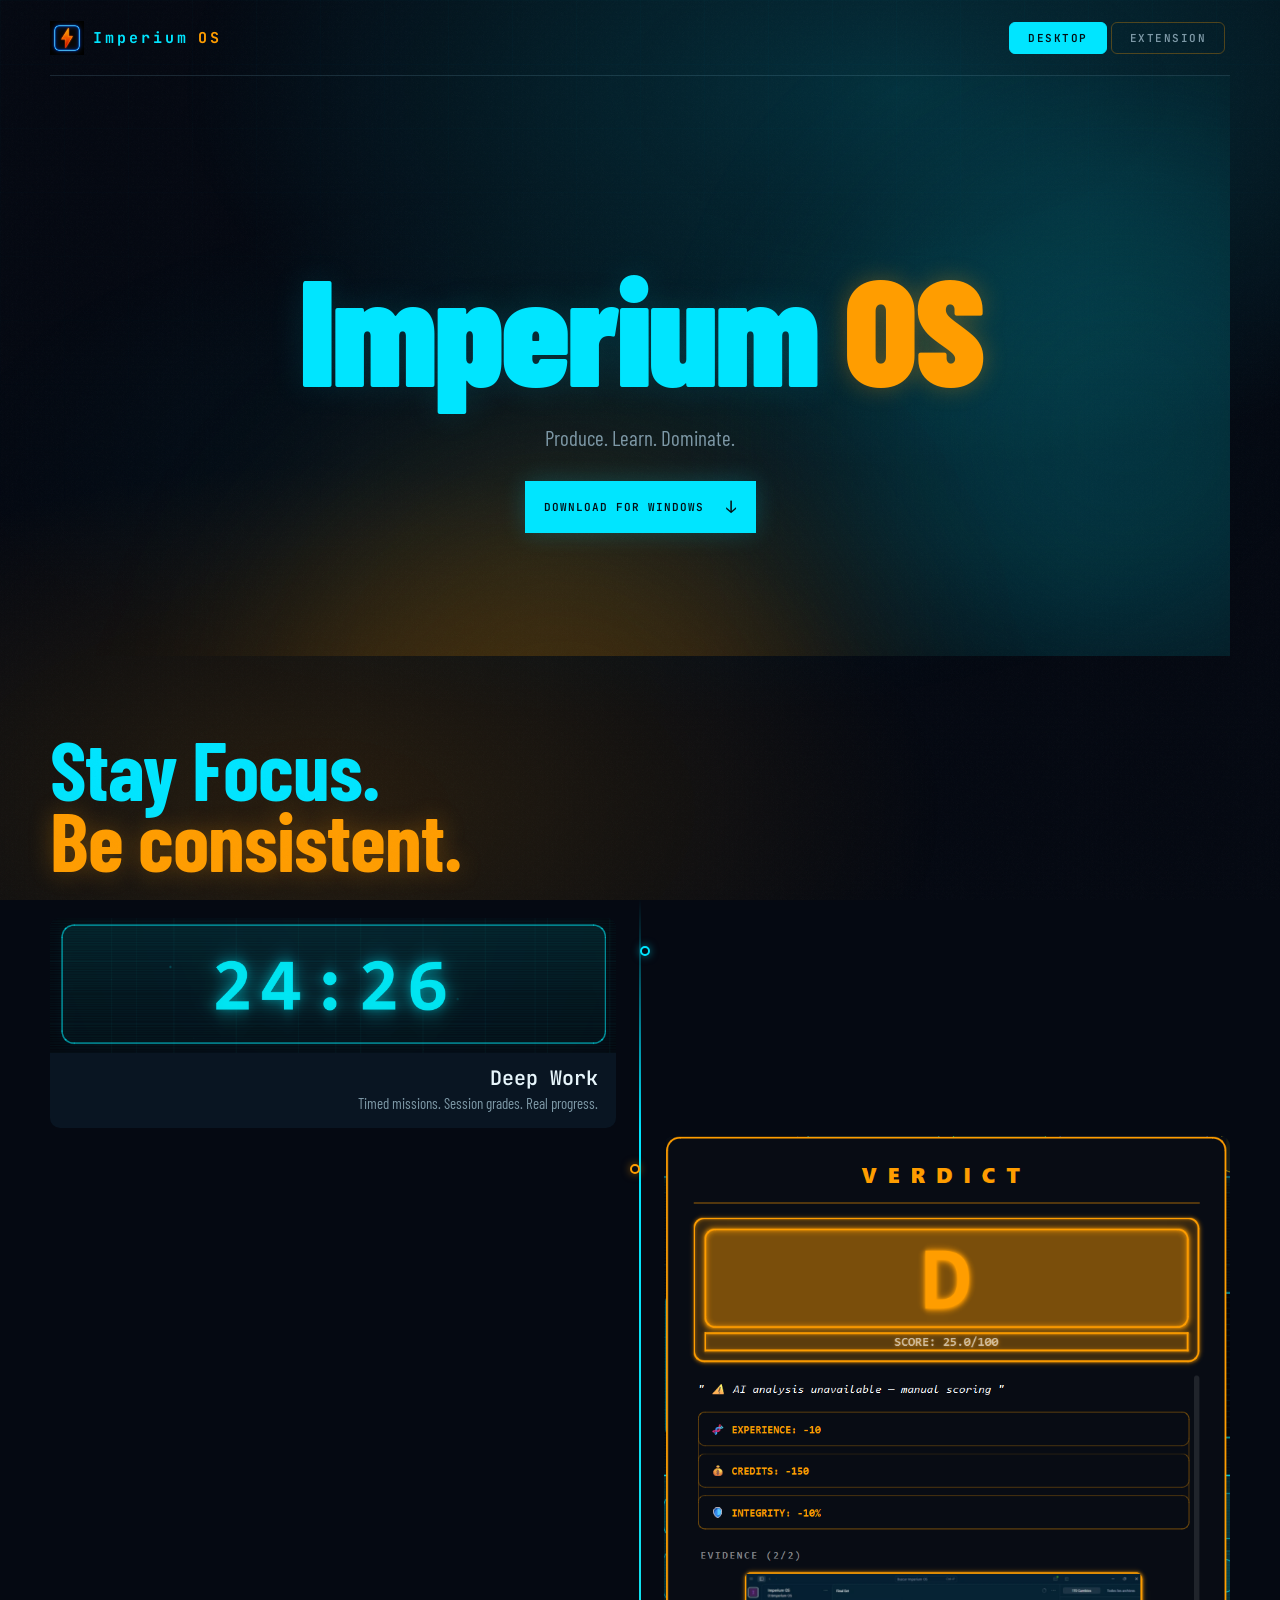
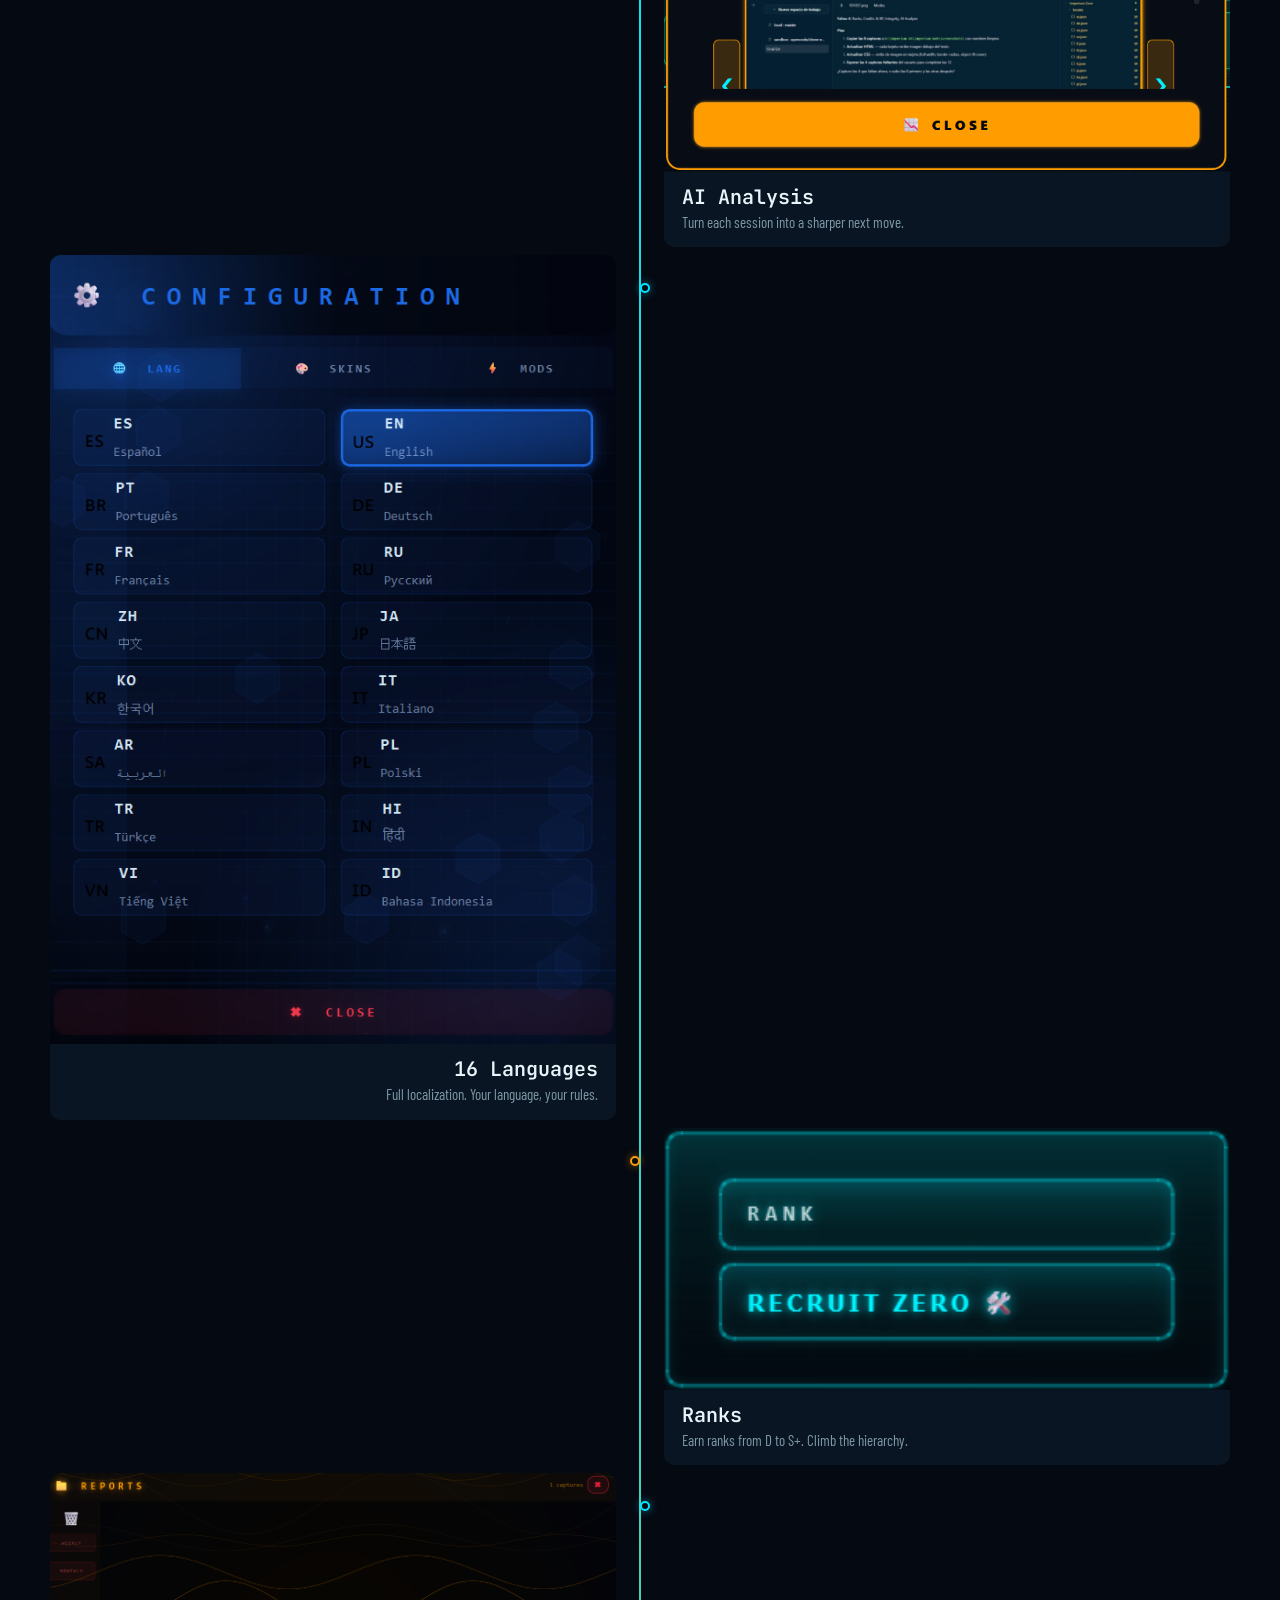
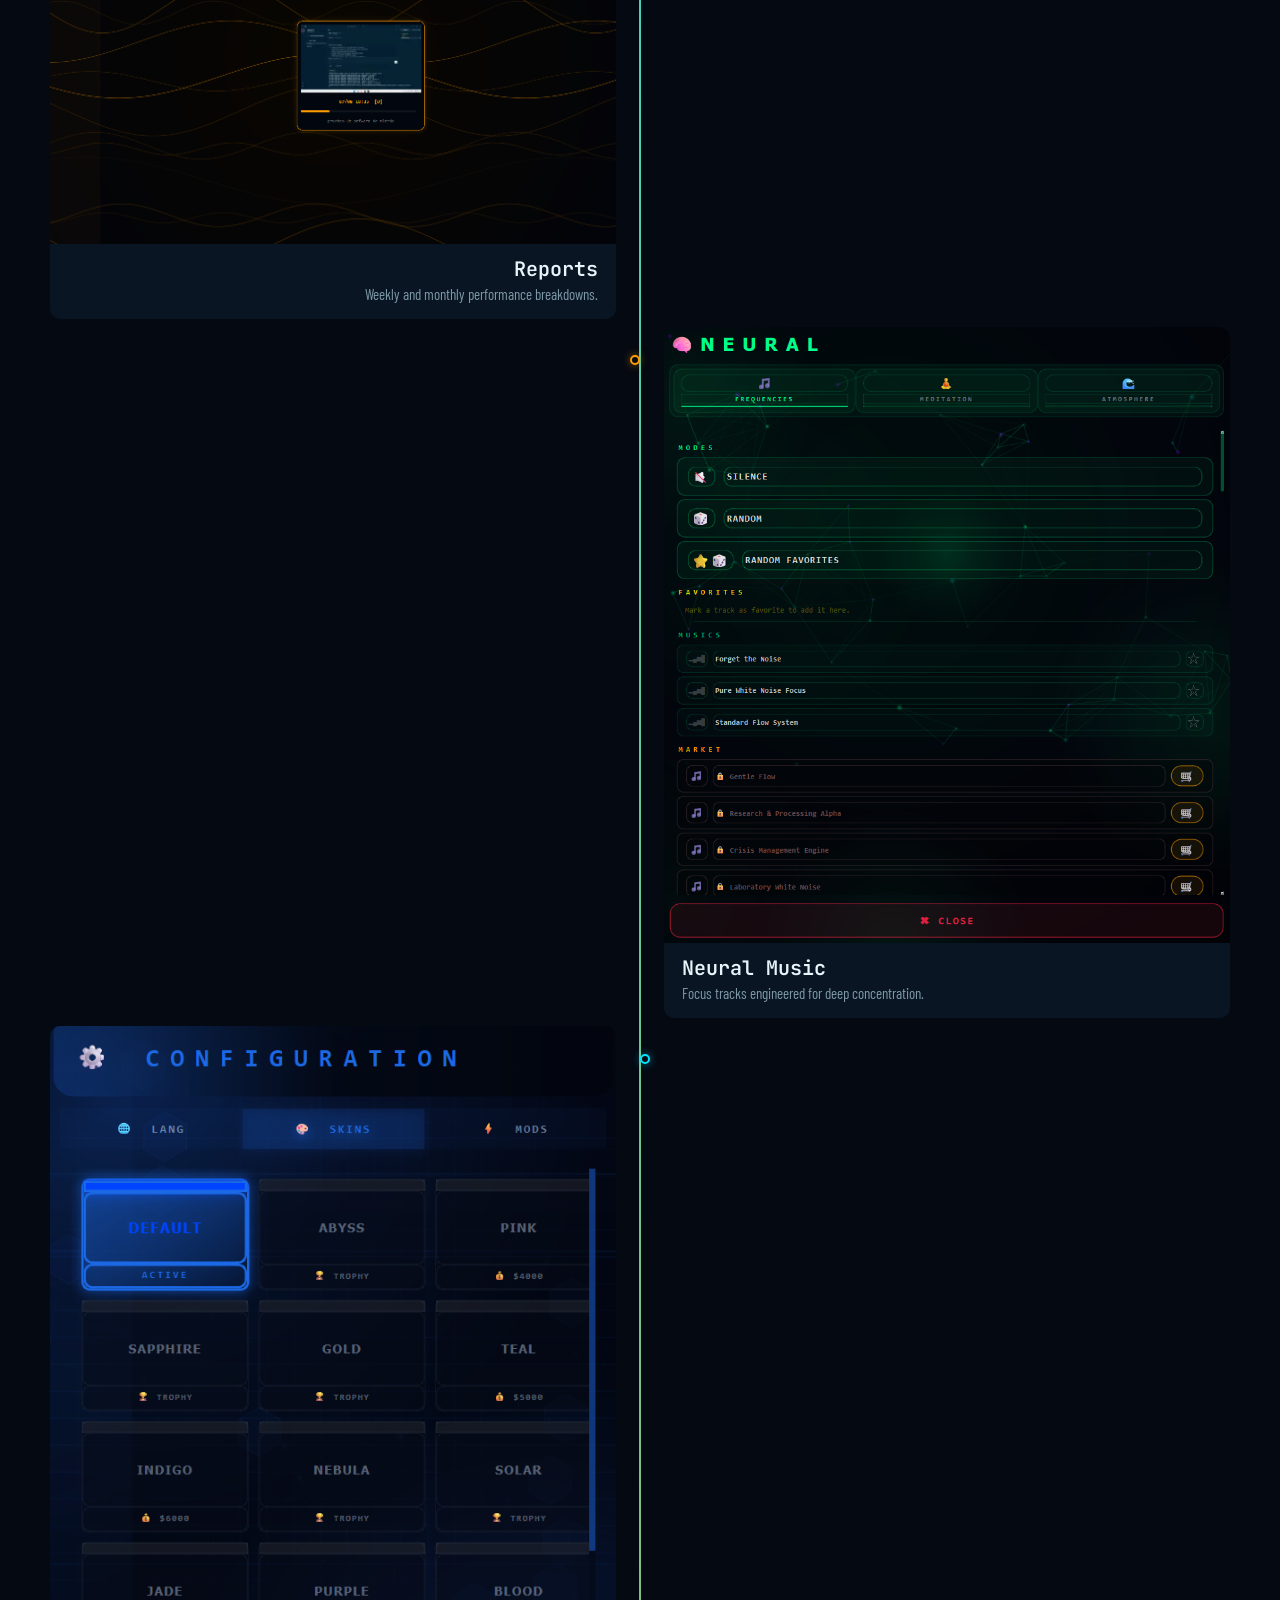
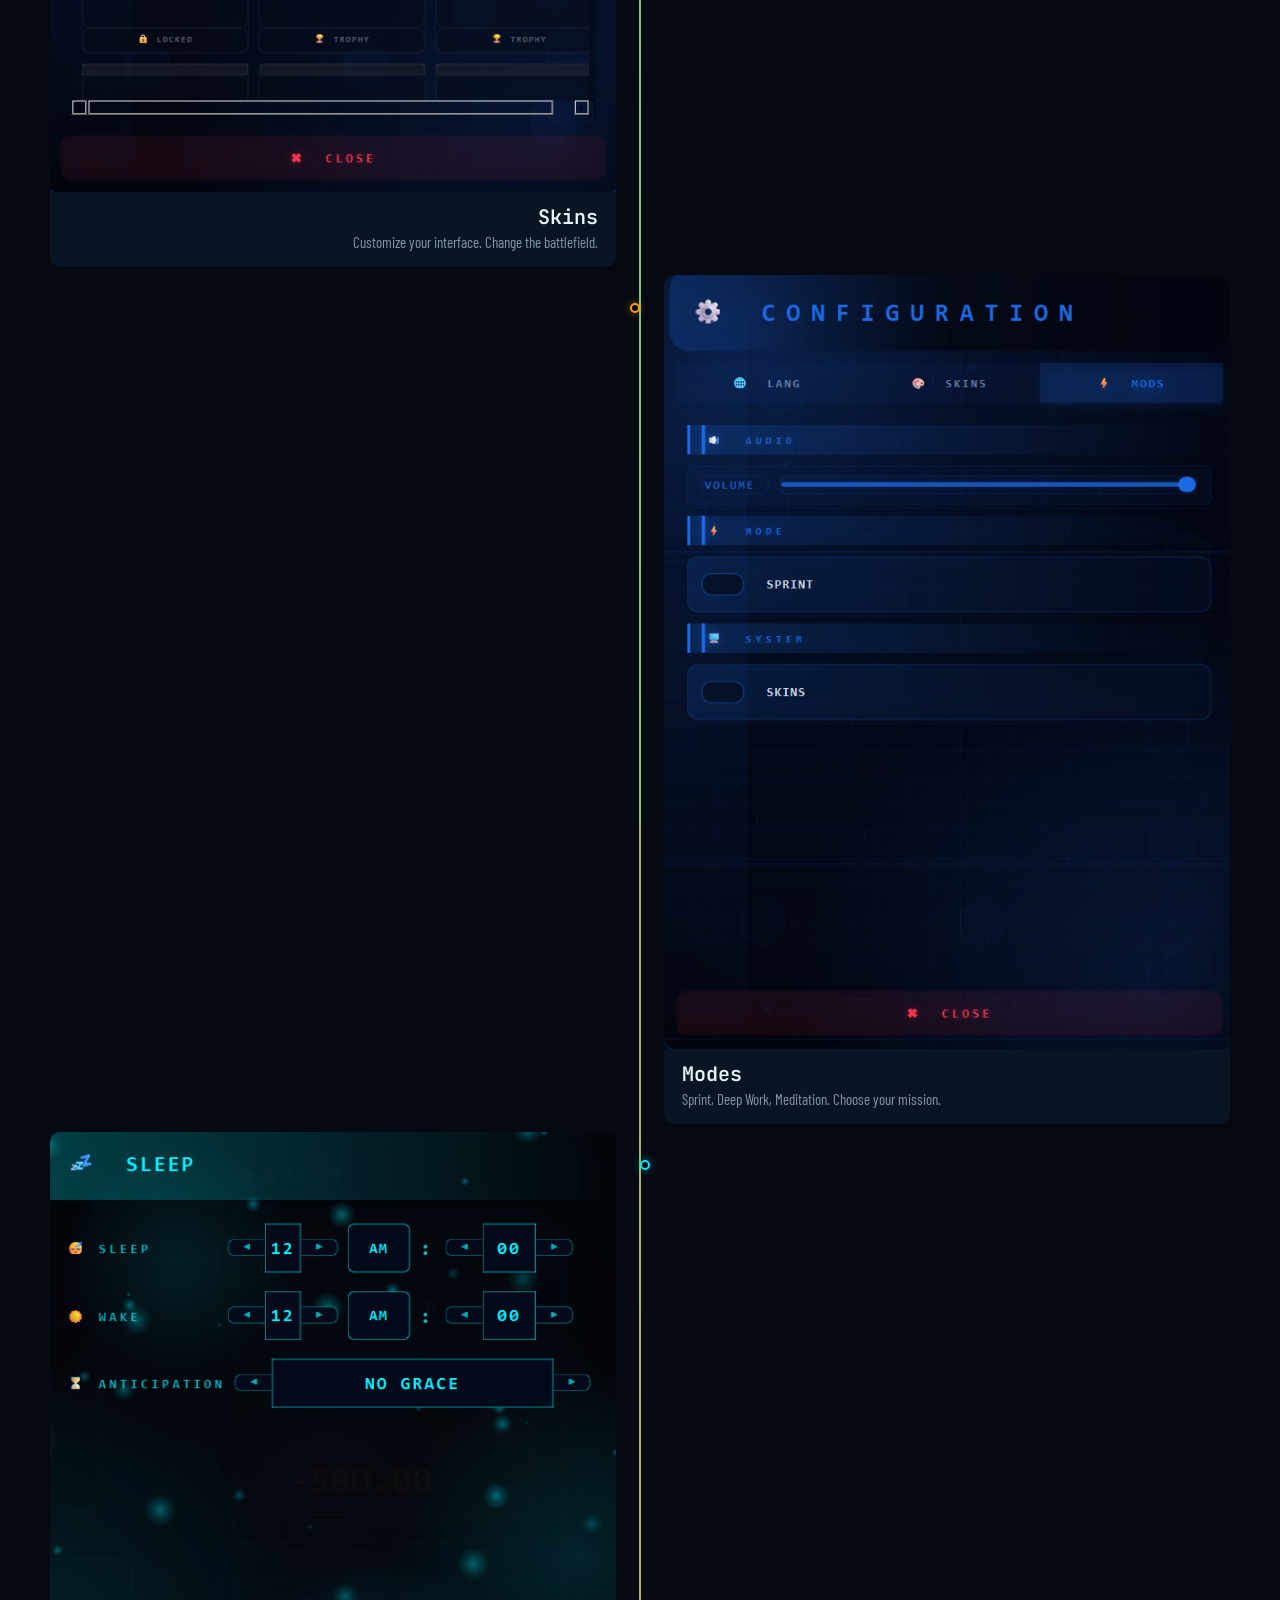
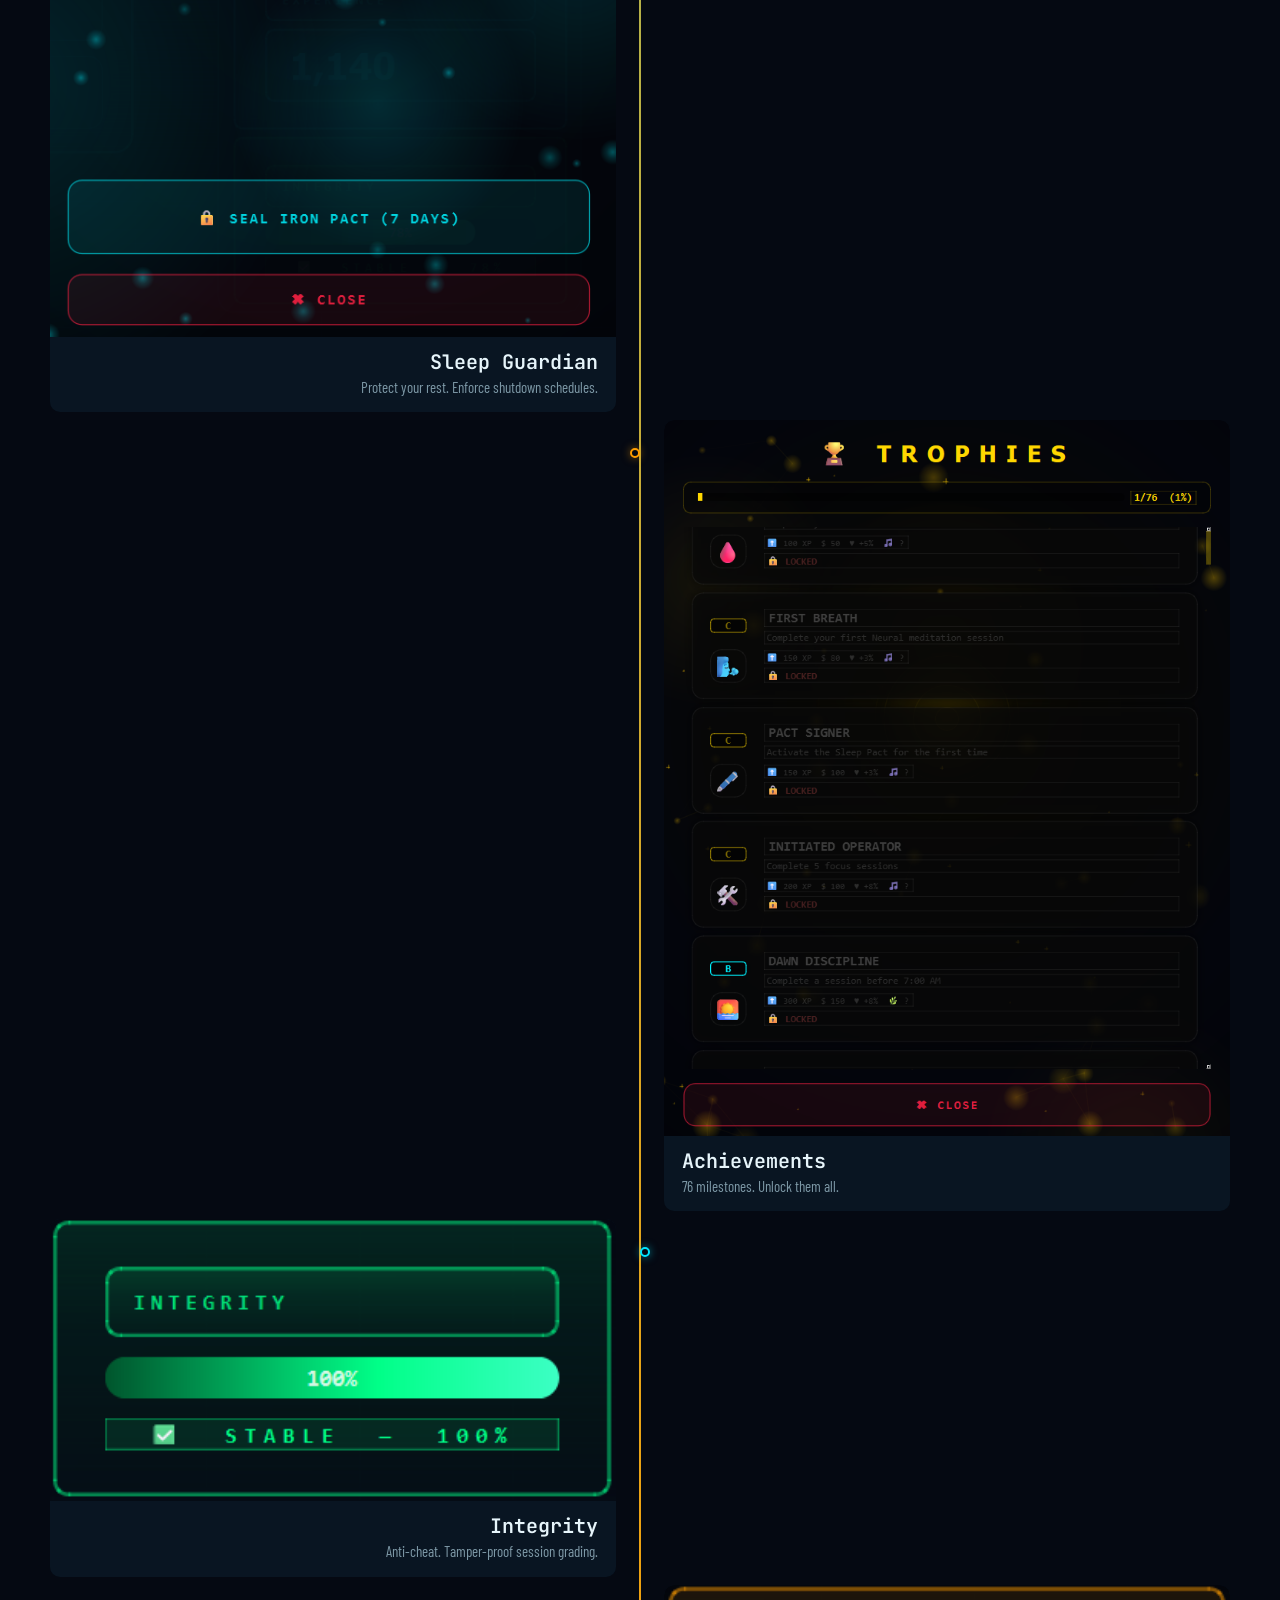
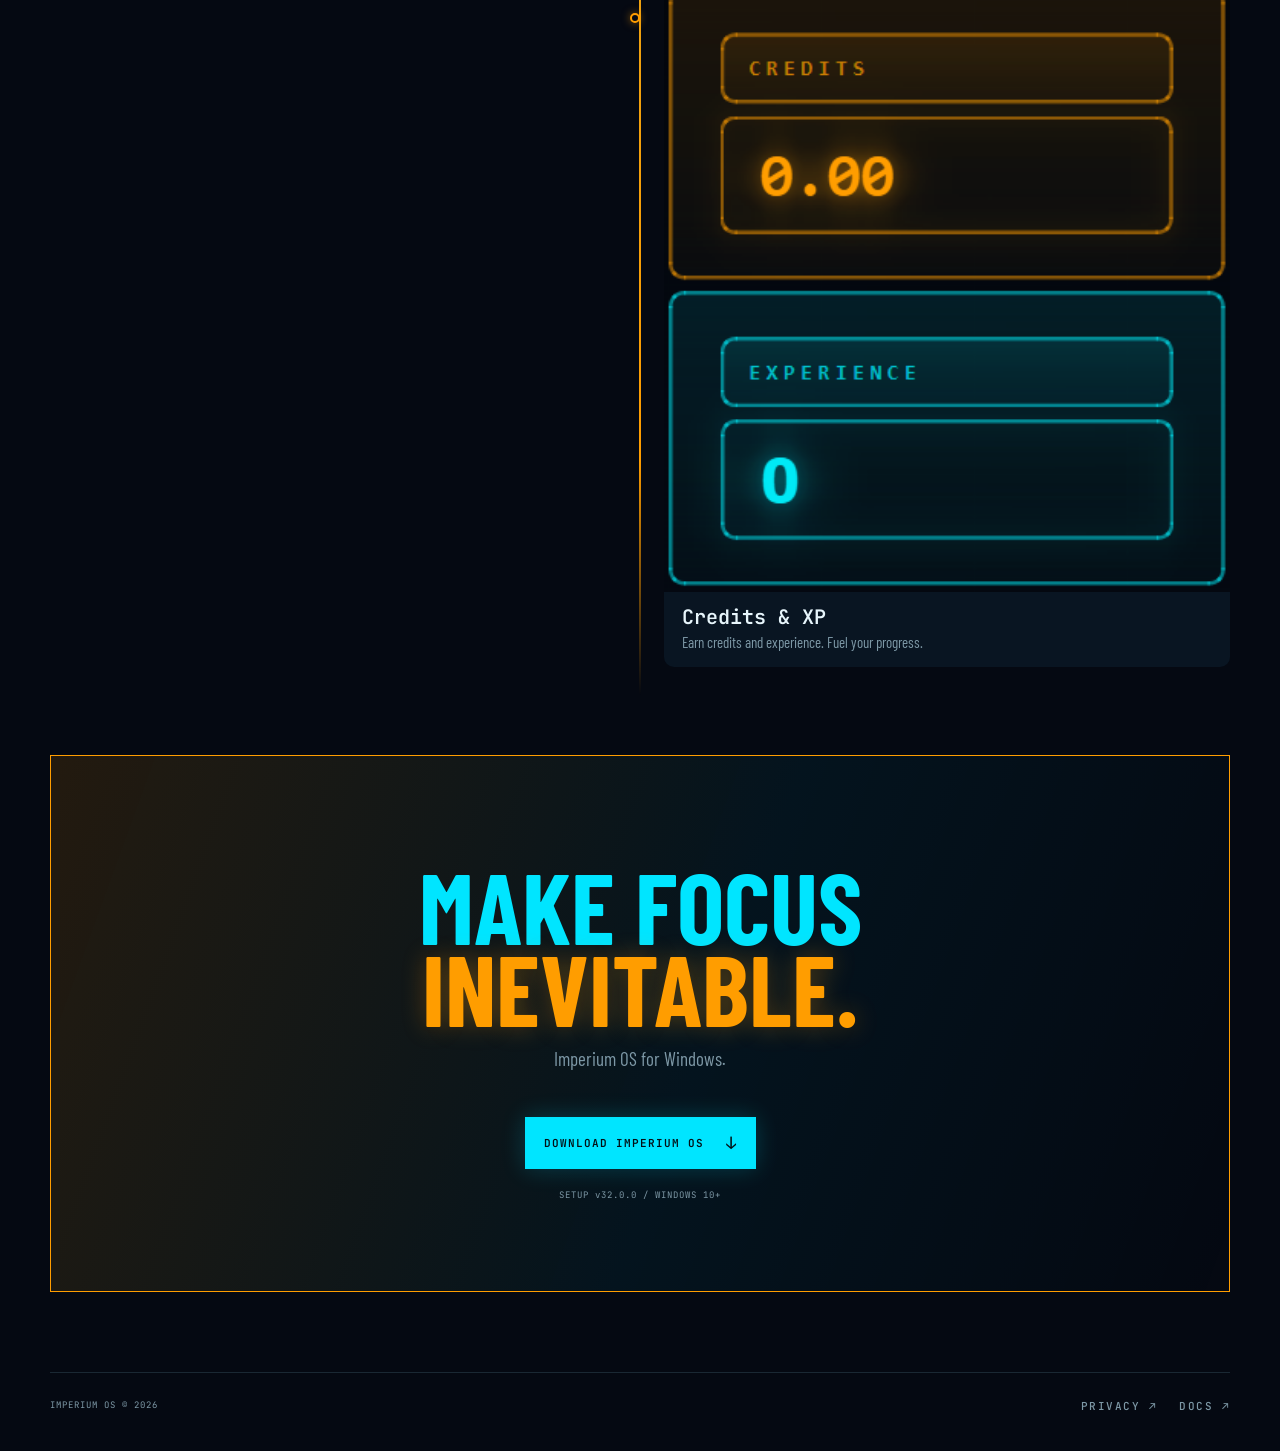
==== index.html @ 208b1d58 "chore: point DOWNLOAD buttons to v32.0.0 GitHub Release" ====
<!doctype html>
<html lang="en">
<head>
  <meta charset="utf-8">
  <meta name="viewport" content="width=device-width, initial-scale=1">
  <meta name="theme-color" content="#050912">
  <meta name="description" content="Imperium OS: cyberpunk focus, tactical productivity, and browser protection for Windows.">
  <title>Imperium OS</title>
  <link rel="preconnect" href="https://fonts.googleapis.com">
  <link rel="preconnect" href="https://fonts.gstatic.com" crossorigin>
  <link href="https://fonts.googleapis.com/css2?family=Barlow+Condensed:wght@400;500;600;700;800;900&family=JetBrains+Mono:wght@400;500;600;700&display=swap" rel="stylesheet">
  <link rel="stylesheet" href="style.css">
</head>
<body>
  <div class="noise"></div>
  <div class="grid"></div>

  <header class="nav shell">
    <a class="brand" href="#top" aria-label="Imperium OS home">
      <img class="brand-mark" src="imperium-lightning.jpeg" alt="Imperium OS lightning mark"><span>Imperium</span><b>OS</b>
    </a>
    <div class="tab-bar">
      <button class="tab-btn active" data-tab="desktop">DESKTOP</button>
      <button class="tab-btn" data-tab="extension">EXTENSION</button>
    </div>
  </header>

  <main id="top">
    <!-- DESKTOP TAB -->
    <div class="tab-panel active" id="tab-desktop">
      <section class="hero shell">
        <div class="hero-light cyan-light"></div>
        <div class="hero-light orange-light"></div>
        <h1><span>Imperium</span> <span class="os-mark">OS</span></h1>
        <p class="hero-copy">Produce. Learn. Dominate.</p>
        <div class="hero-actions">
          <a class="button primary" href="https://github.com/sebastiangarciamamani0902-cmyk/Imperium-OS/releases/download/v32.0.0/ImperiumOS_Setup_32.0.0.exe" download="ImperiumOS_Setup_32.0.0.exe">DOWNLOAD FOR WINDOWS <span>↓</span></a>
        </div>
      </section>

      <section class="systems shell" id="systems">
        <div class="section-heading compact"><h2>Stay Focus.<br><em>Be consistent.</em></h2></div>
        <div class="vtl">
          <div class="vtl-line"></div>
          <article class="vtl-card vtl-left cyan-card"><div class="vtl-content"><img class="card-capture" src="screenshots/deep-work.png" alt="Deep Work"><h3>Deep Work</h3><p>Timed missions. Session grades. Real progress.</p></div><div class="vtl-dot cyan-dot"></div></article>
          <article class="vtl-card vtl-right orange-card"><div class="vtl-content"><img class="card-capture" src="screenshots/ai-analysis.png" alt="AI Analysis"><h3>AI Analysis</h3><p>Turn each session into a sharper next move.</p></div><div class="vtl-dot orange-dot"></div></article>
          <article class="vtl-card vtl-left cyan-card"><div class="vtl-content"><img class="card-capture" src="screenshots/languages.png" alt="Languages"><h3>16 Languages</h3><p>Full localization. Your language, your rules.</p></div><div class="vtl-dot cyan-dot"></div></article>
          <article class="vtl-card vtl-right orange-card"><div class="vtl-content"><img class="card-capture" src="screenshots/ranks.png" alt="Ranks"><h3>Ranks</h3><p>Earn ranks from D to S+. Climb the hierarchy.</p></div><div class="vtl-dot orange-dot"></div></article>
          <article class="vtl-card vtl-left cyan-card"><div class="vtl-content"><img class="card-capture" src="screenshots/reports.png" alt="Reports"><h3>Reports</h3><p>Weekly and monthly performance breakdowns.</p></div><div class="vtl-dot cyan-dot"></div></article>
          <article class="vtl-card vtl-right orange-card"><div class="vtl-content"><img class="card-capture" src="screenshots/neural-music.png" alt="Neural Music"><h3>Neural Music</h3><p>Focus tracks engineered for deep concentration.</p></div><div class="vtl-dot orange-dot"></div></article>
          <article class="vtl-card vtl-left cyan-card"><div class="vtl-content"><img class="card-capture" src="screenshots/skins.png" alt="Skins"><h3>Skins</h3><p>Customize your interface. Change the battlefield.</p></div><div class="vtl-dot cyan-dot"></div></article>
          <article class="vtl-card vtl-right orange-card"><div class="vtl-content"><img class="card-capture" src="screenshots/modes.png" alt="Modes"><h3>Modes</h3><p>Sprint, Deep Work, Meditation. Choose your mission.</p></div><div class="vtl-dot orange-dot"></div></article>
          <article class="vtl-card vtl-left cyan-card"><div class="vtl-content"><img class="card-capture" src="screenshots/sleep.png" alt="Sleep Guardian"><h3>Sleep Guardian</h3><p>Protect your rest. Enforce shutdown schedules.</p></div><div class="vtl-dot cyan-dot"></div></article>
          <article class="vtl-card vtl-right orange-card"><div class="vtl-content"><img class="card-capture" src="screenshots/achievements.png" alt="Achievements"><h3>Achievements</h3><p>76 milestones. Unlock them all.</p></div><div class="vtl-dot orange-dot"></div></article>
          <article class="vtl-card vtl-left cyan-card"><div class="vtl-content"><img class="card-capture" src="screenshots/integrity.png" alt="Integrity"><h3>Integrity</h3><p>Anti-cheat. Tamper-proof session grading.</p></div><div class="vtl-dot cyan-dot"></div></article>
          <article class="vtl-card vtl-right orange-card"><div class="vtl-content"><img class="card-capture" src="screenshots/credits-xp.png" alt="Credits and XP"><h3>Credits & XP</h3><p>Earn credits and experience. Fuel your progress.</p></div><div class="vtl-dot orange-dot"></div></article>
        </div>
      </section>

      <section class="download shell" id="download">
        <div class="download-panel"><h2>MAKE FOCUS<br><em>INEVITABLE.</em></h2><p>Imperium OS for Windows.</p><a class="button primary" href="https://github.com/sebastiangarciamamani0902-cmyk/Imperium-OS/releases/download/v32.0.0/ImperiumOS_Setup_32.0.0.exe" download="ImperiumOS_Setup_32.0.0.exe">DOWNLOAD IMPERIUM OS <span>↓</span></a><small class="mono">SETUP v32.0.0 / WINDOWS 10+</small></div>
      </section>
    </div>

    <!-- EXTENSION TAB -->
    <div class="tab-panel" id="tab-extension">
      <section class="hero shell">
        <div class="hero-light cyan-light"></div>
        <div class="hero-light orange-light"></div>
        <h1><span>Imperium</span> <span class="os-mark">OS</span></h1>
        <p class="hero-copy">Browser Protection. Active.</p>
        <div class="hero-actions">
          <a class="button primary" href="https://chromewebstore.google.com/detail/ajilohlkmkjipipjagpnokhinhbjfkfb" target="_blank" rel="noreferrer">INSTALL EXTENSION <span>↗</span></a>
<a class="button secondary" href="script.html">COPY SCRIPT <span><svg viewBox="0 0 24 24" xmlns="http://www.w3.org/2000/svg" aria-hidden="true"><path d="M16 1H4c-1.1 0-2 .9-2 2v13h2V3h12V1zm3 4H8c-1.1 0-2 .9-2 2v14c0 1.1.9 2 2 2h11c1.1 0 2-.9 2-2V7c0-1.1-.9-2-2-2zm0 16H8V7h11v14z"/></svg></span></a>
        </div>
      </section>

      <section class="systems shell">
        <div class="section-heading compact"><h2>Always on.<br><em>Always watching.</em></h2></div>
        <div class="vtl">
          <div class="vtl-line"></div>
          <article class="vtl-card vtl-left cyan-card"><div class="vtl-content"><img class="card-capture" src="screenshots/ext-whitelist.png" alt="Whitelist"><h3>Whitelist</h3><p>Only trusted sites pass through. Everything else is filtered.</p></div><div class="vtl-dot cyan-dot"></div></article>
          <article class="vtl-card vtl-right orange-card"><div class="vtl-content"><img class="card-capture" src="screenshots/ext-settings.png" alt="Settings"><h3>Settings</h3><p>Open tabs, languages, YouTube API keys — all configurable.</p></div><div class="vtl-dot orange-dot"></div></article>
          <article class="vtl-card vtl-left cyan-card"><div class="vtl-content"><img class="card-capture" src="screenshots/ext-youtube.png" alt="YouTube Monitors"><h3>YouTube Guard</h3><p>10 apostles monitoring your YouTube consumption. Zero mercy.</p></div><div class="vtl-dot cyan-dot"></div></article>
        </div>
      </section>

      <section class="download shell">
        <div class="download-panel"><h2>SHIELD YOUR<br><em>BROWSER.</em></h2><p>Imperium OS for Chrome.</p><div class="hero-actions"><a class="button primary" href="https://chromewebstore.google.com/detail/ajilohlkmkjipipjagpnokhinhbjfkfb" target="_blank" rel="noreferrer">ADD TO CHROME <span>↗</span></a><a class="button secondary" href="script.html">COPY SCRIPT <span><svg viewBox="0 0 24 24" xmlns="http://www.w3.org/2000/svg" aria-hidden="true"><path d="M16 1H4c-1.1 0-2 .9-2 2v13h2V3h12V1zm3 4H8c-1.1 0-2 .9-2 2v14c0 1.1.9 2 2 2h11c1.1 0 2-.9 2-2V7c0-1.1-.9-2-2-2zm0 16H8V7h11v14z"/></svg></span></a></div><small class="mono" style="display:block;text-align:center;margin-top:16px;">CHROME EXTENSION / VERSION 32.0</small><small class="mono" style="display:block;text-align:center;margin-top:8px;">Run the .ps1 as Administrator in PowerShell</small></div>
      </section>
    </div>
  </main>

  <footer class="shell mono"><span>IMPERIUM OS © 2026</span><span class="footer-links"><a href="privacy.html">PRIVACY ↗</a><a href="docs.html">DOCS ↗</a></span></footer>
  <script>
    function setTab(name, scroll) {
      document.querySelectorAll('.tab-btn').forEach(b => b.classList.toggle('active', b.dataset.tab === name));
      document.querySelectorAll('.tab-panel').forEach(p => p.classList.toggle('active', p.id === 'tab-' + name));
      try { localStorage.setItem('imperiumTab', name); } catch (e) {}
      if (scroll) window.scrollTo({ top: 0, behavior: 'smooth' });
    }
    // Tab switching
    document.querySelectorAll('.tab-btn').forEach(btn => {
      btn.addEventListener('click', () => setTab(btn.dataset.tab, true));
    });
    // Restore last tab on load
    try { var saved = localStorage.getItem('imperiumTab'); if (saved) setTab(saved, false); } catch (e) {}
    // Re-sync on back/forward navigation (bfcache)
    window.addEventListener('pageshow', function(e) {
      try { var s = localStorage.getItem('imperiumTab'); if (s) setTab(s, false); } catch (err) {}
      // Force-reveal any hidden animated elements after returning
      document.querySelectorAll('.section-heading, .vtl-card, .download-panel').forEach(el => el.classList.add('visible'));
    });
    // Intersection observer
    const observer = new IntersectionObserver(entries => entries.forEach(entry => { if (entry.isIntersecting) entry.target.classList.add('visible'); }), { threshold: .15 });
    document.querySelectorAll('.section-heading, .vtl-card, .download-panel').forEach(el => observer.observe(el));
  </script>
</body>
</html>
---- style.css ----
:root {
  --bg: #050912;
  --panel: rgba(7, 18, 31, .82);
  --panel-2: #091522;
  --cyan: #00e5ff;
  --cyan-soft: rgba(0, 229, 255, .18);
  --orange: #ff9d00;
  --orange-soft: rgba(255, 157, 0, .18);
  --text: #e7f5fb;
  --muted: #7d98a6;
  --line: rgba(137, 201, 220, .16);
}
* { box-sizing: border-box; }
html { scroll-behavior: smooth; background: var(--bg); }
body { margin: 0; color: var(--text); background: transparent; font-family: 'Barlow Condensed', sans-serif; font-size: 18px; overflow-x: hidden; position: relative; }
body::before { content: ''; position: fixed; inset: 0; z-index: 0; background: radial-gradient(ellipse 80% 60% at 70% 10%, rgba(0,229,255,.18), transparent 70%), radial-gradient(ellipse 70% 55% at 25% 90%, rgba(255,157,0,.14), transparent 70%), radial-gradient(ellipse 90% 50% at 50% 50%, rgba(0,229,255,.06), transparent 60%); pointer-events: none; }
a { color: inherit; }
.mono { font-family: 'JetBrains Mono', monospace; }
.shell { width: min(1180px, calc(100% - 48px)); margin: auto; }
.noise { position: fixed; inset: 0; z-index: 1; pointer-events: none; opacity: .035; background-image: url("data:image/svg+xml,%3Csvg xmlns='http://www.w3.org/2000/svg' width='180' height='180'%3E%3Cfilter id='n'%3E%3CfeTurbulence baseFrequency='.8' numOctaves='3' stitchTiles='stitch'/%3E%3C/filter%3E%3Crect width='100%25' height='100%25' filter='url(%23n)'/%3E%3C/svg%3E"); }
.grid { position: fixed; inset: 0; pointer-events: none; z-index: 1; opacity: .4; background-image: linear-gradient(rgba(0,229,255,.045) 1px, transparent 1px), linear-gradient(90deg, rgba(0,229,255,.045) 1px, transparent 1px); background-size: 64px 64px; mask-image: linear-gradient(to bottom, black, transparent 72%); }
.nav { height: 76px; display: flex; align-items: center; justify-content: space-between; border-bottom: 1px solid var(--line); position: relative; z-index: 20; }
.brand { text-decoration: none; display: flex; align-items: center; gap: 9px; letter-spacing: 3px; font: 700 15px 'JetBrains Mono', monospace; }
.brand-mark { width: 34px; height: 34px; object-fit: cover; }
.brand span { color: var(--cyan); }
.brand b { color: var(--orange); font-size: 15px; letter-spacing: 3px; }

/* Tabs */
.tab-bar { display: flex; gap: 4px; background: transparent; border: 1px solid transparent; border-radius: 8px; padding: 4px; }
.tab-btn { background: none; border: 1px solid transparent; color: var(--muted); font: 600 11px 'JetBrains Mono', monospace; letter-spacing: 1.5px; padding: 8px 18px; border-radius: 6px; cursor: pointer; transition: .25s; }
.tab-btn[data-tab="desktop"] { border-color: rgba(0,229,255,.3); }
.tab-btn[data-tab="extension"] { border-color: rgba(255,157,0,.3); }
.tab-btn:hover { color: var(--text); }
.tab-btn[data-tab="desktop"].active { background: var(--cyan); color: #031016; border-color: var(--cyan); }
.tab-btn[data-tab="extension"].active { background: var(--orange); color: #031016; border-color: var(--orange); }
.tab-panel { display: none; }
.tab-panel.active { display: block; }

/* Hero */
.hero { min-height: 580px; padding: 100px 0 60px; position: relative; display: flex; flex-direction: column; justify-content: center; align-items: center; text-align: center; overflow: hidden; }
.hero-light { position: absolute; width: 550px; height: 550px; border-radius: 50%; filter: blur(100px); pointer-events: none; }
.cyan-light { right: -170px; top: 80px; background: var(--cyan-soft); }
.orange-light { left: 20%; bottom: -360px; background: var(--orange-soft); }
.hero h1 { max-width: 1100px; margin: 22px 0 0; font-size: clamp(58px, 12vw, 152px); line-height: .86; letter-spacing: -3px; font-weight: 900; position: relative; z-index: 1; text-shadow: 0 0 35px rgba(0,229,255,.12); }
.hero h1 > span { color: var(--cyan); }
.hero h1 .os-mark { color: var(--orange); text-shadow: 0 0 24px rgba(255,157,0,.3); font-style: normal; }
.hero-copy { max-width: 390px; margin: 34px 0 0; color: var(--muted); font-size: 21px; line-height: 1.1; position: relative; z-index: 1; }
.hero-actions { display: flex; gap: 12px; margin-top: 32px; position: relative; z-index: 1; }
.button { display: inline-flex; align-items: center; gap: 22px; padding: 14px 18px; text-decoration: none; font: 600 11px 'JetBrains Mono', monospace; letter-spacing: 1px; border: 1px solid; transition: .25s ease; }
.button.primary { background: var(--cyan); border-color: var(--cyan); color: #031016; box-shadow: 0 0 24px rgba(0,229,255,.2); }
.button.primary:hover { background: var(--orange); border-color: var(--orange); box-shadow: 0 0 28px var(--orange-soft); }
.button.secondary { background: var(--orange); border-color: var(--orange); color: #031016; }
.button.secondary:hover { background: var(--cyan); border-color: var(--cyan); color: #031016; }
.button.dim { background: transparent; border-color: rgba(255,157,0,.35); color: rgba(255,217,160,.7); }
.button.dim:hover { background: rgba(255,157,0,.12); border-color: var(--orange); color: var(--orange); }
.button.dim span svg { fill: inherit; }
.button span { font-size: 17px; }
.button span svg { width: 16px; height: 16px; display: block; fill: #031016; }

/* Section */
.systems { padding: 60px 0 0; }
.section-heading { max-width: 500px; opacity: 0; transform: translateY(24px); transition: .7s ease; }
.section-heading.visible { opacity: 1; transform: translateY(0); }
.section-heading h2 { margin: 17px 0 16px; font-size: clamp(48px, 7vw, 82px); line-height: .86; letter-spacing: -1px; color: var(--cyan); }
.section-heading h2 em { color: var(--orange); font-style: normal; text-shadow: 0 0 24px rgba(255,157,0,.3); }
.compact { margin-bottom: 24px; }

/* ===== VERTICAL TIMELINE ===== */
.vtl {
  position: relative;
  padding: 20px 0;
}
.vtl-line {
  position: absolute;
  left: 50%;
  top: 0;
  bottom: 0;
  width: 2px;
  background: linear-gradient(to bottom, transparent, var(--cyan) 3%, var(--orange) 97%, transparent);
  transform: translateX(-50%);
}

.vtl-card {
  position: relative;
  width: 48%;
  margin-bottom: 8px;
  opacity: 0;
  transform: translateY(20px);
  transition: .6s ease;
}
.vtl-card.visible { opacity: 1; transform: translateY(0); }

.vtl-left { margin-right: auto; text-align: right; }
.vtl-right { margin-left: auto; text-align: left; }

/* Dot on the line */
.vtl-dot {
  position: absolute;
  top: 28px;
  width: 10px;
  height: 10px;
  border-radius: 50%;
  background: var(--bg);
  z-index: 2;
}
.vtl-left .vtl-dot { right: -5%; transform: translateX(50%); }
.vtl-right .vtl-dot { left: -5%; transform: translateX(-50%); }
.cyan-dot { border: 2px solid var(--cyan); box-shadow: 0 0 8px rgba(0,229,255,.5); }
.orange-dot { border: 2px solid var(--orange); box-shadow: 0 0 8px rgba(255,157,0,.5); }

.vtl-content {
  background: var(--panel-2);
  padding: 0 0 16px;
  border-radius: 10px;
  overflow: hidden;
  transition: background .25s;
}
.vtl-content:hover { background: #0d202c; }

.vtl-content h3 { margin: 6px 18px 4px; font: 600 20px 'JetBrains Mono', monospace; }
.vtl-content p { margin: 0 18px; color: var(--muted); font-size: 15px; line-height: 1.15; }
.card-capture { display: block; width: 100%; height: auto; border-radius: 0; margin-bottom: 12px; border: none; object-fit: cover; }

/* Mobile: single column */
@media (max-width: 800px) {
  .vtl-line { left: 20px; }
  .vtl-card { width: calc(100% - 50px); margin-left: 50px !important; margin-right: 0 !important; text-align: left !important; }
  .vtl-left .vtl-dot, .vtl-right .vtl-dot { left: -30px !important; right: auto !important; transform: none !important; }
}

.tl-content {
  background: var(--panel-2);
  padding: 0 0 20px;
  border-radius: 10px;
  overflow: hidden;
  transition: background .25s;
}
.tl-content:hover { background: #0d202c; }

/* Card internals */
.tl-content h3 { margin: 6px 18px 4px; font: 600 20px 'JetBrains Mono', monospace; }
.tl-content p { margin: 0 18px; color: var(--muted); font-size: 15px; line-height: 1.15; }
.card-capture { display: block; width: 100%; height: auto; border-radius: 0; margin-bottom: 12px; border: none; object-fit: cover; }

/* Download */
.download { padding: 60px 0 80px; }
.download-panel { text-align: center; padding: clamp(45px, 8vw, 90px); border: 1px solid var(--orange); background: linear-gradient(110deg, rgba(255,157,0,.12), rgba(0,229,255,.05) 55%, transparent); opacity: 0; transform: translateY(24px); transition: .8s ease; }
.download-panel.visible { opacity: 1; transform: translateY(0); }
.download-panel h2 { margin: 18px 0; font-size: clamp(50px, 9vw, 100px); line-height: .82; color: var(--cyan); }
.download-panel h2 em { color: var(--orange); font-style: normal; text-shadow: 0 0 24px rgba(255,157,0,.3); }
.download-panel p { color: var(--muted); font-size: 19px; }
.download-panel small { display: block; margin-top: 20px; color: var(--muted); font-size: 9px; letter-spacing: 1px; }
.download-panel .button { margin-top: 28px; }
.download-panel .hero-actions { justify-content: center; }

/* Footer */
footer { display: flex; justify-content: space-between; padding: 26px 0 38px; border-top: 1px solid var(--line); color: var(--muted); font-size: 9px; letter-spacing: 1px; }
footer a { margin-left: 22px; text-decoration: none; color: var(--muted); font: 500 11px 'JetBrains Mono', monospace; letter-spacing: 1.5px; text-transform: uppercase; }
footer a:hover { color: var(--cyan); }

/* Mobile */
@media (max-width: 800px) {
  .shell { width: min(100% - 32px, 600px); }
  .hero { min-height: 500px; padding-top: 80px; }
  .hero-actions { flex-direction: column; width: 100%; }
  .button { justify-content: space-between; }
  .download-panel { padding: 45px 25px; }
  footer { flex-direction: column; gap: 20px; }
  footer a { margin: 0 18px 0 0; }
}
@media (max-width: 430px) {
  h1 { font-size: 70px; }
  .download-panel h2 { font-size: 57px; }
}
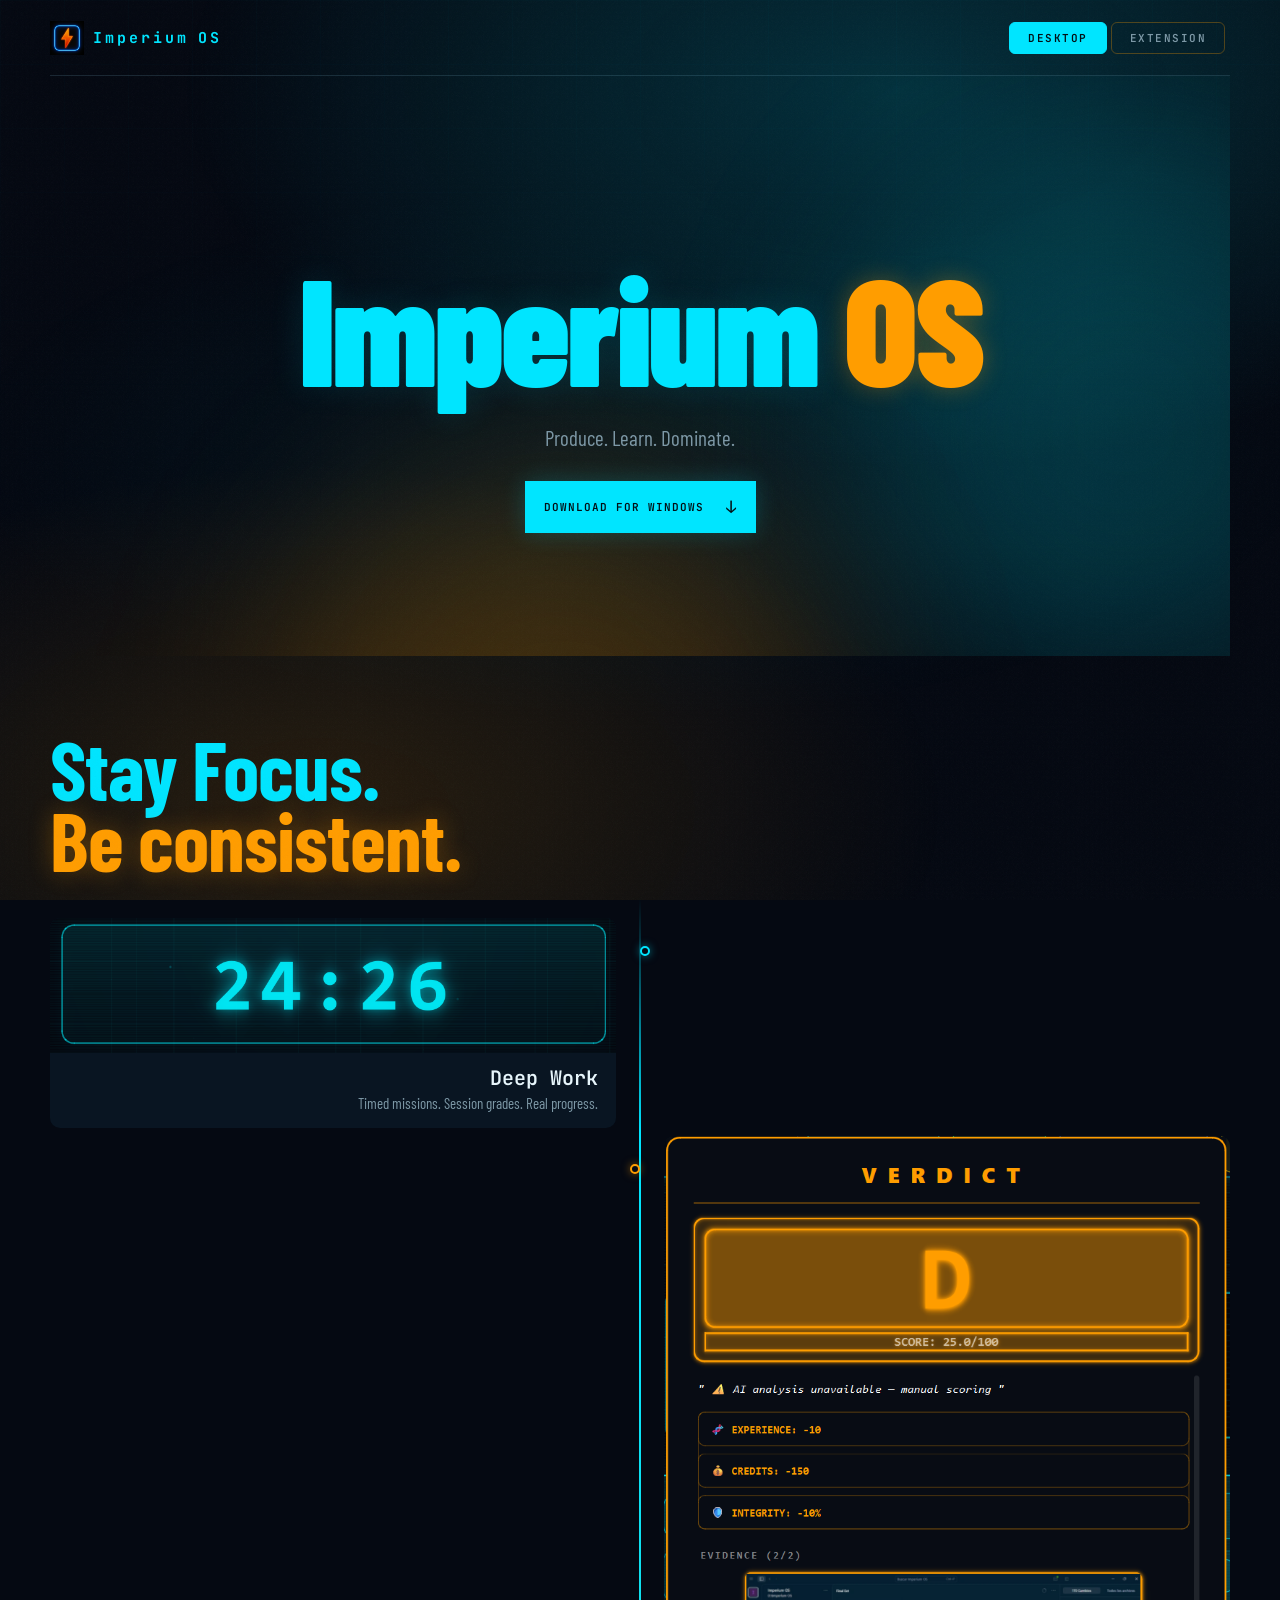
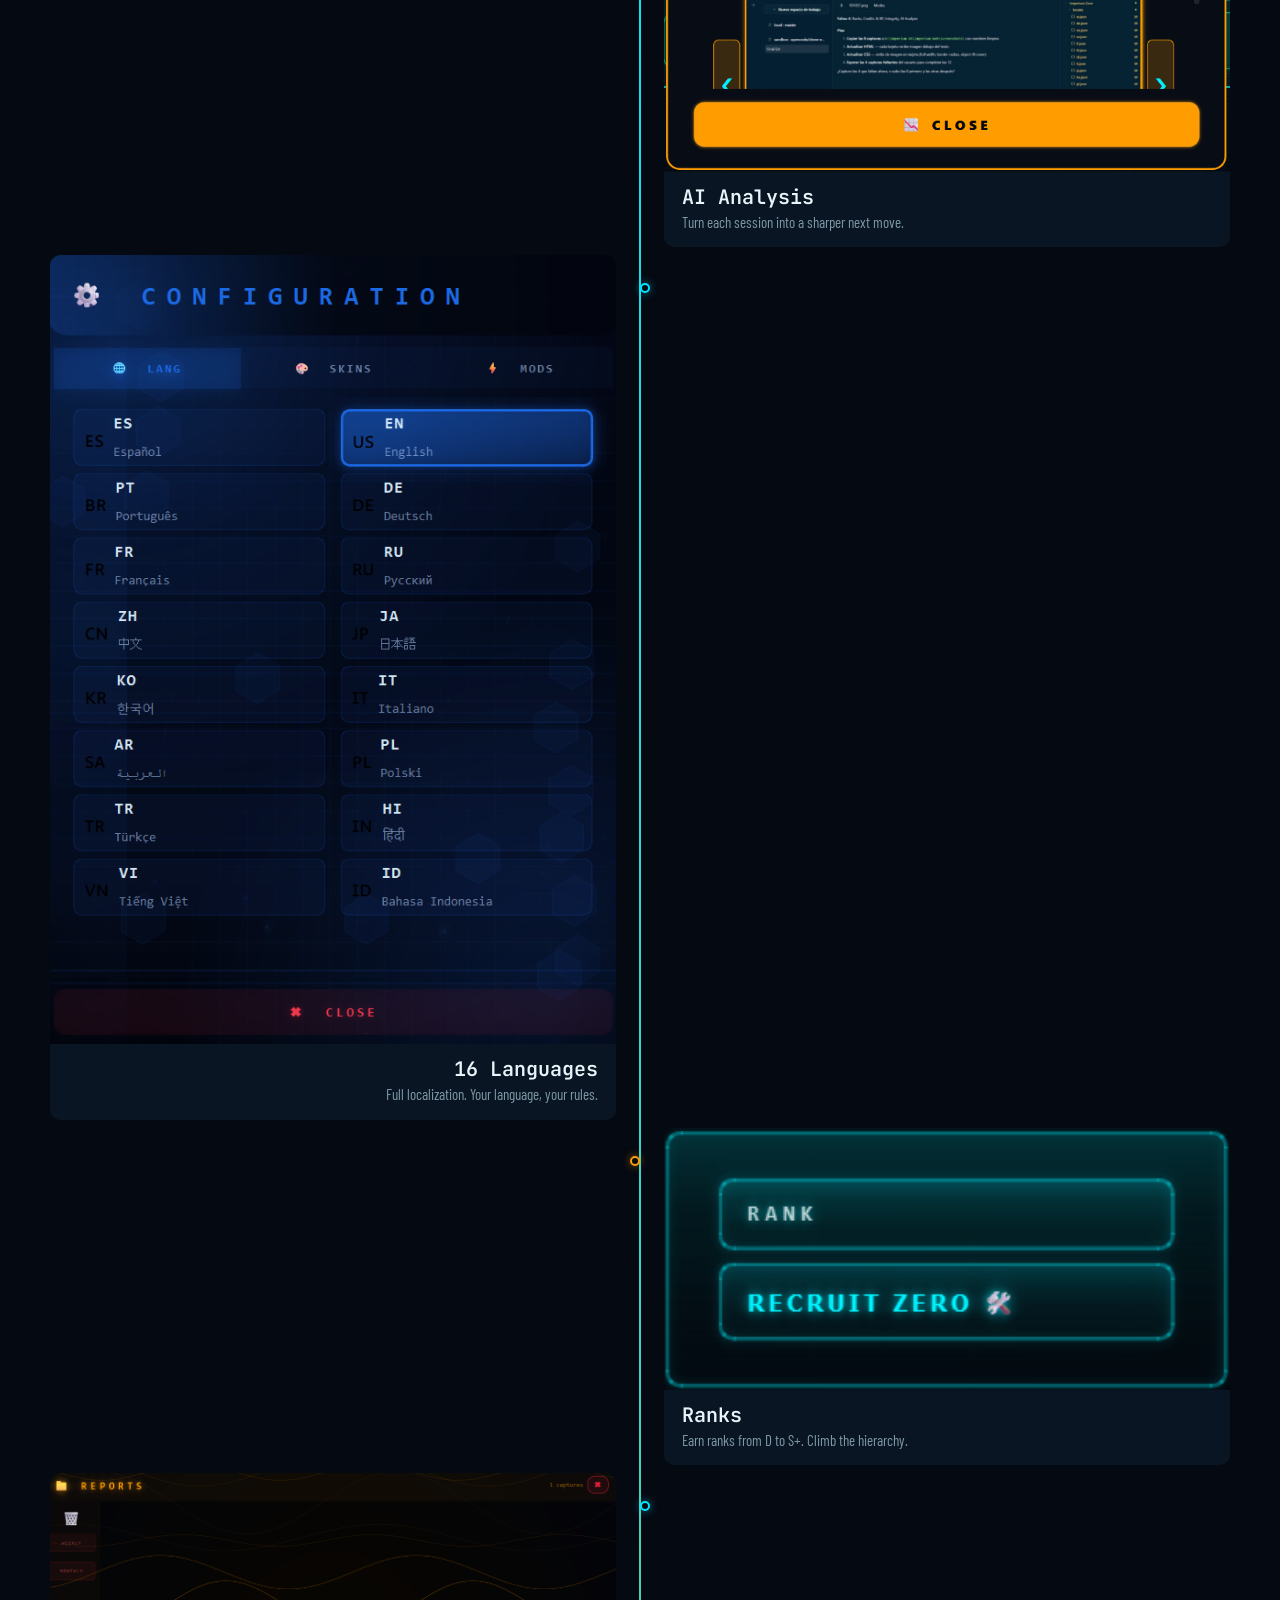
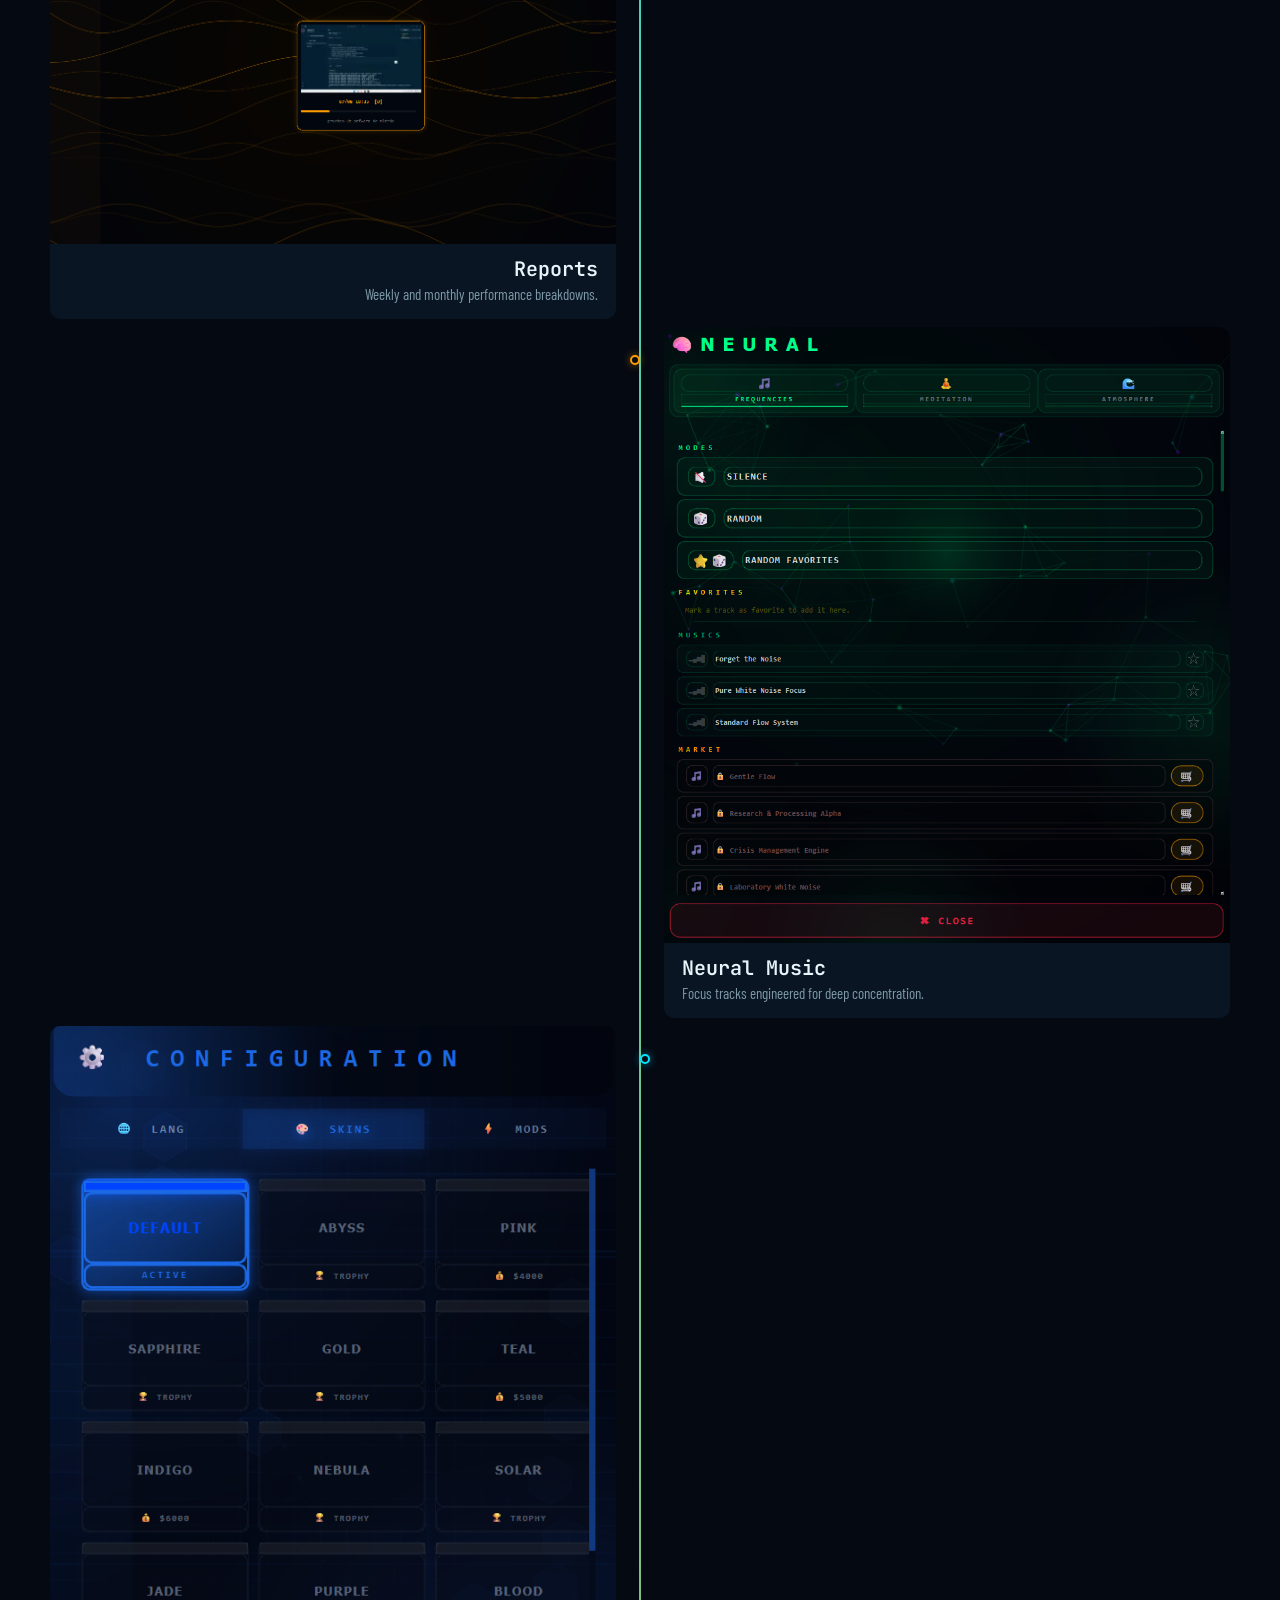
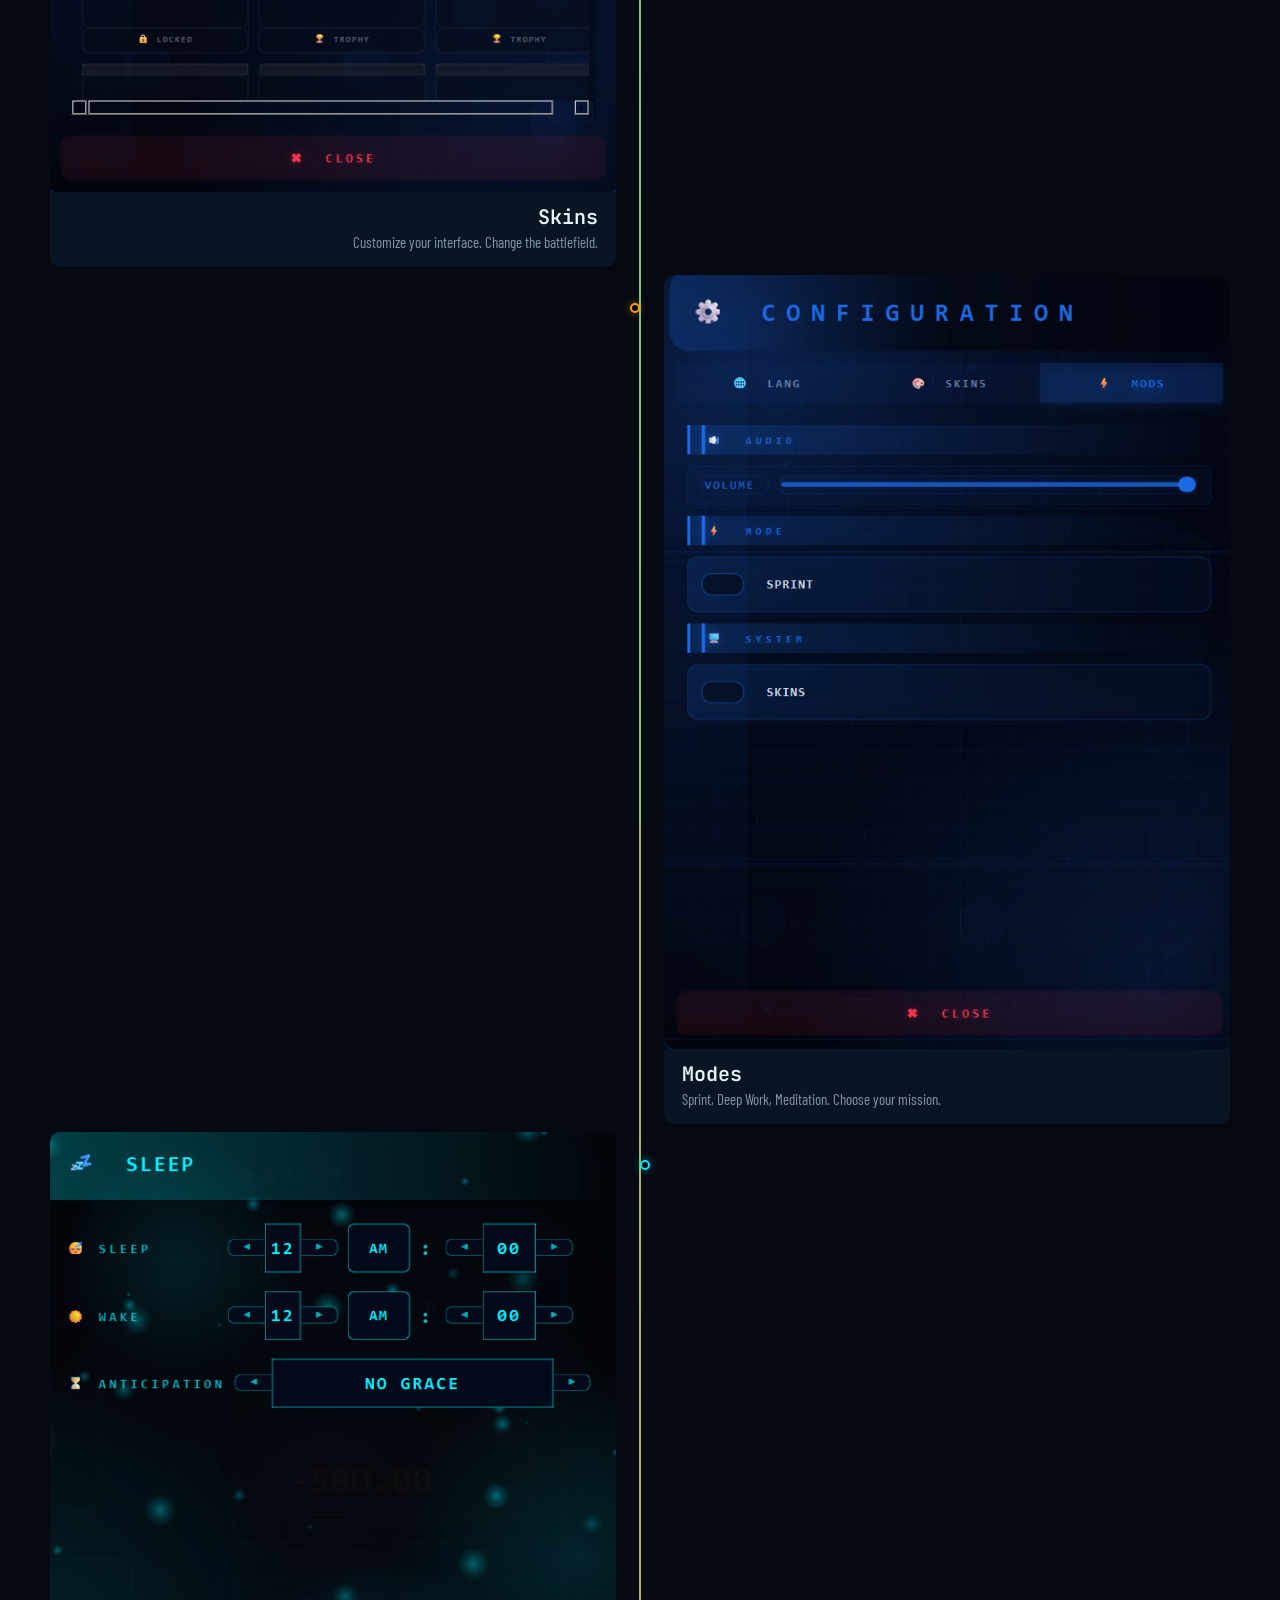
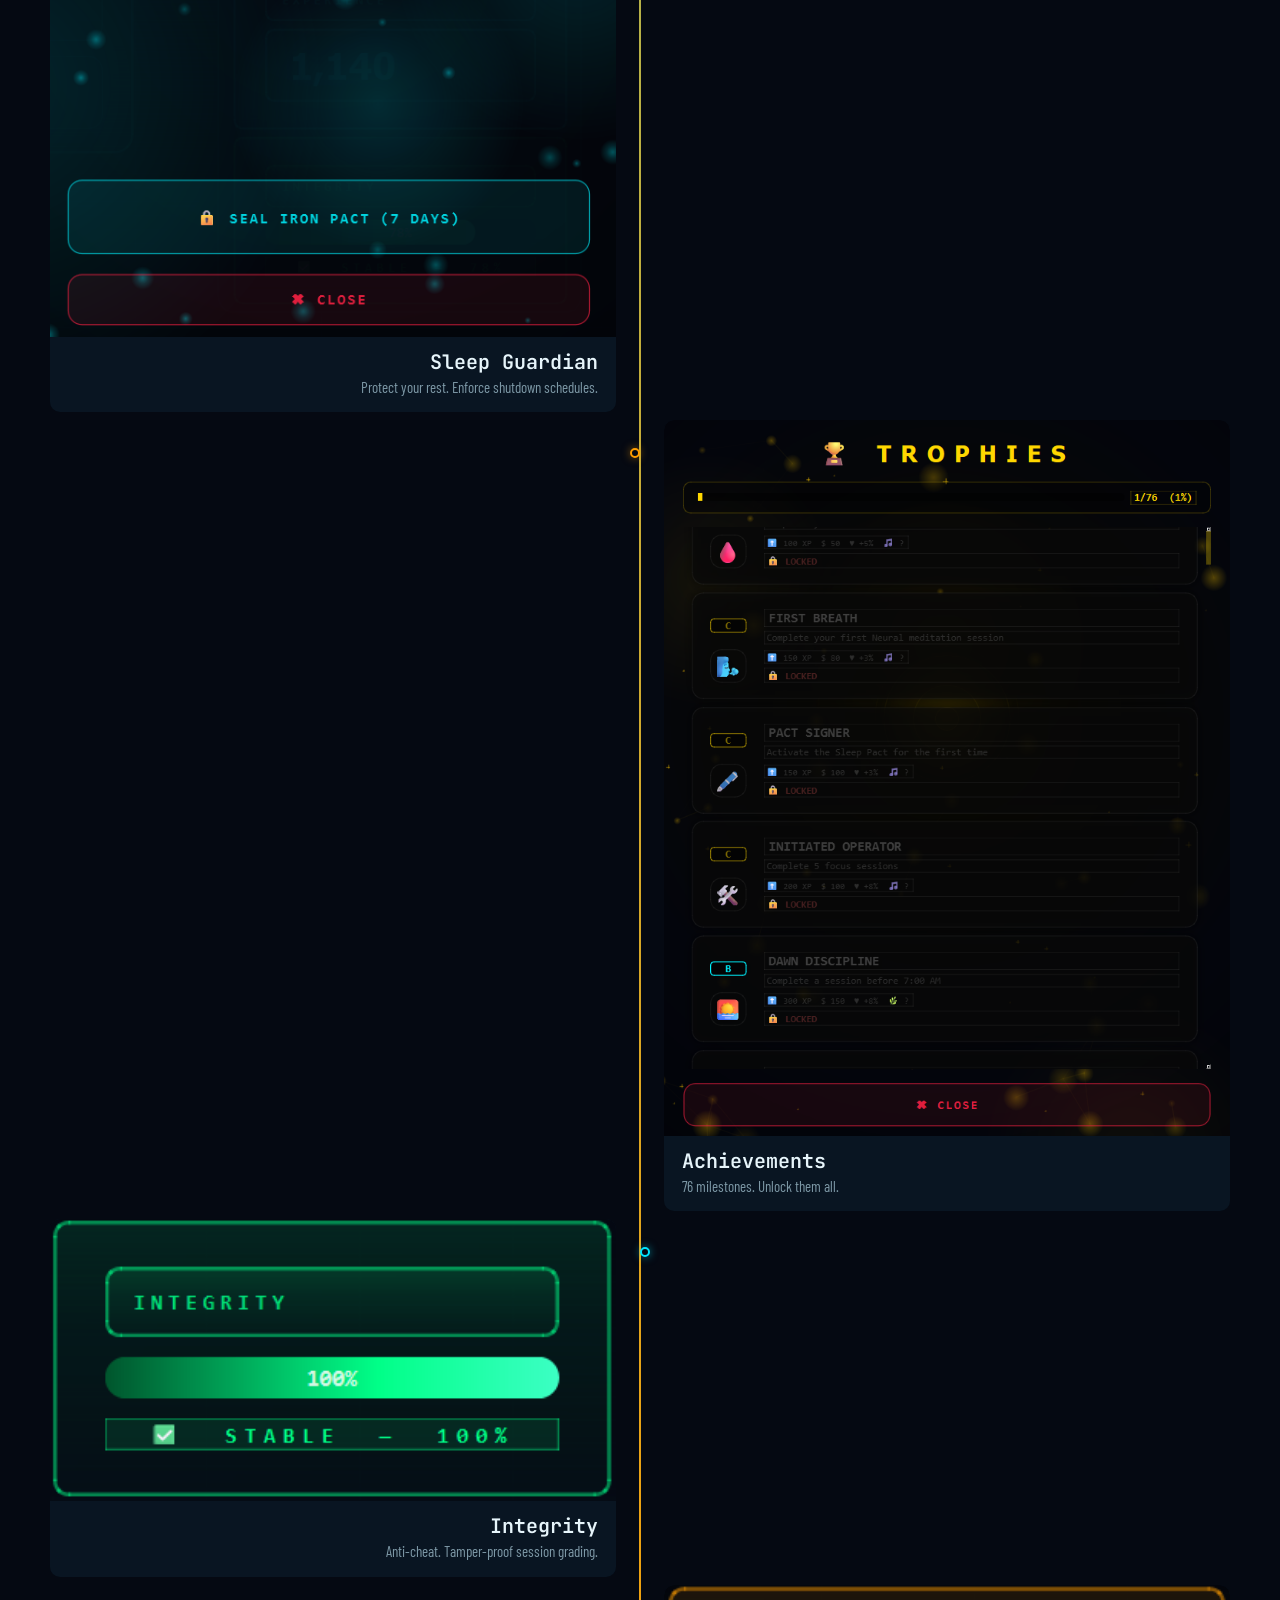
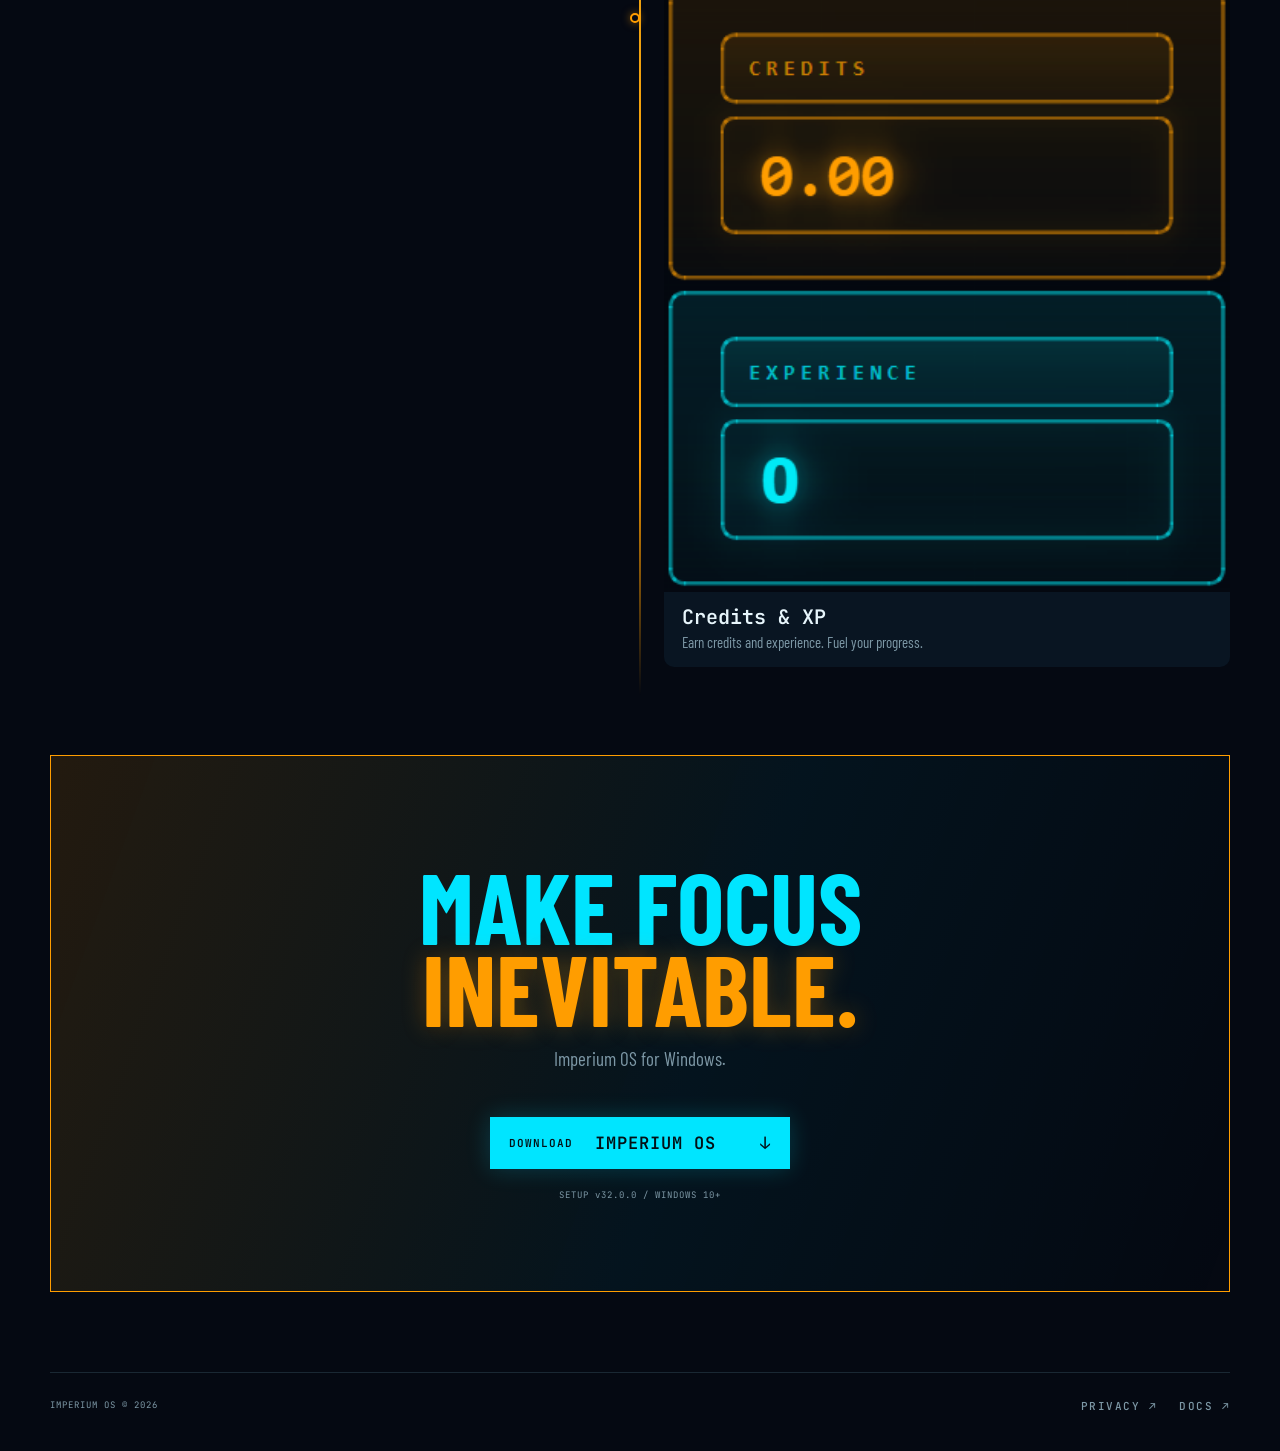
==== commit 21396d24: "i18n(brand): protect 'Imperium OS' from translators via translate=no + runtime wrapper; uninstall/in" ====
--- a/index.html
+++ b/index.html
@@ -5,6 +5,8 @@
   <meta name="viewport" content="width=device-width, initial-scale=1">
   <meta name="theme-color" content="#050912">
   <meta name="description" content="Imperium OS: cyberpunk focus, tactical productivity, and browser protection for Windows.">
+  <link rel="icon" href="icon512.png">
+  <link rel="apple-touch-icon" href="icon512.png">
   <title>Imperium OS</title>
   <link rel="preconnect" href="https://fonts.googleapis.com">
   <link rel="preconnect" href="https://fonts.gstatic.com" crossorigin>
@@ -16,7 +18,7 @@
   <div class="grid"></div>
 
   <header class="nav shell">
-    <a class="brand" href="#top" aria-label="Imperium OS home">
+    <a class="brand" href="#top" aria-label="Imperium OS home" translate="no">
       <img class="brand-mark" src="imperium-lightning.jpeg" alt="Imperium OS lightning mark"><span>Imperium</span><b>OS</b>
     </a>
     <div class="tab-bar">
@@ -31,8 +33,8 @@
       <section class="hero shell">
         <div class="hero-light cyan-light"></div>
         <div class="hero-light orange-light"></div>
-        <h1><span>Imperium</span> <span class="os-mark">OS</span></h1>
-        <p class="hero-copy">Produce. Learn. Dominate.</p>
+        <h1 translate="no"><span>Imperium</span> <span class="os-mark">OS</span></h1>
+        <p class="hero-copy" translate="no">Produce. Learn. Dominate.</p>
         <div class="hero-actions">
           <a class="button primary" href="https://github.com/sebastiangarciamamani0902-cmyk/Imperium-OS/releases/download/v32.0.0/ImperiumOS_Setup_32.0.0.exe" download="ImperiumOS_Setup_32.0.0.exe">DOWNLOAD FOR WINDOWS <span>↓</span></a>
         </div>
@@ -58,7 +60,7 @@
       </section>
 
       <section class="download shell" id="download">
-        <div class="download-panel"><h2>MAKE FOCUS<br><em>INEVITABLE.</em></h2><p>Imperium OS for Windows.</p><a class="button primary" href="https://github.com/sebastiangarciamamani0902-cmyk/Imperium-OS/releases/download/v32.0.0/ImperiumOS_Setup_32.0.0.exe" download="ImperiumOS_Setup_32.0.0.exe">DOWNLOAD IMPERIUM OS <span>↓</span></a><small class="mono">SETUP v32.0.0 / WINDOWS 10+</small></div>
+        <div class="download-panel"><h2>MAKE FOCUS<br><em>INEVITABLE.</em></h2><p translate="no">Imperium OS for Windows.</p><a class="button primary" href="https://github.com/sebastiangarciamamani0902-cmyk/Imperium-OS/releases/download/v32.0.0/ImperiumOS_Setup_32.0.0.exe" download="ImperiumOS_Setup_32.0.0.exe">DOWNLOAD IMPERIUM OS <span>↓</span></a><small class="mono">SETUP v32.0.0 / WINDOWS 10+</small></div>
       </section>
     </div>
 
@@ -67,12 +69,12 @@
       <section class="hero shell">
         <div class="hero-light cyan-light"></div>
         <div class="hero-light orange-light"></div>
-        <h1><span>Imperium</span> <span class="os-mark">OS</span></h1>
-        <p class="hero-copy">Browser Protection. Active.</p>
+        <h1 translate="no"><span>Imperium</span> <span class="os-mark">OS</span></h1>
+        <p class="hero-copy" translate="no">Browser Protection. Active.</p>
         <div class="hero-actions">
           <a class="button primary" href="https://chromewebstore.google.com/detail/ajilohlkmkjipipjagpnokhinhbjfkfb" target="_blank" rel="noreferrer">INSTALL EXTENSION <span>↗</span></a>
-<a class="button secondary" href="script.html">COPY SCRIPT <span><svg viewBox="0 0 24 24" xmlns="http://www.w3.org/2000/svg" aria-hidden="true"><path d="M16 1H4c-1.1 0-2 .9-2 2v13h2V3h12V1zm3 4H8c-1.1 0-2 .9-2 2v14c0 1.1.9 2 2 2h11c1.1 0 2-.9 2-2V7c0-1.1-.9-2-2-2zm0 16H8V7h11v14z"/></svg></span></a>
-        </div>
+          <a class="button secondary" href="script.html">COPY SCRIPT <span><svg viewBox="0 0 24 24" xmlns="http://www.w3.org/2000/svg" aria-hidden="true"><path d="M16 1H4c-1.1 0-2 .9-2 2v13h2V3h12V1zm3 4H8c-1.1 0-2 .9-2 2v14c0 1.1.9 2 2 2h11c1.1 0 2-.9 2-2V7c0-1.1-.9-2-2-2zm0 16H8V7h11v14z"/></svg></span></a>
+</div>
       </section>
 
       <section class="systems shell">
@@ -86,12 +88,12 @@
       </section>
 
       <section class="download shell">
-        <div class="download-panel"><h2>SHIELD YOUR<br><em>BROWSER.</em></h2><p>Imperium OS for Chrome.</p><div class="hero-actions"><a class="button primary" href="https://chromewebstore.google.com/detail/ajilohlkmkjipipjagpnokhinhbjfkfb" target="_blank" rel="noreferrer">ADD TO CHROME <span>↗</span></a><a class="button secondary" href="script.html">COPY SCRIPT <span><svg viewBox="0 0 24 24" xmlns="http://www.w3.org/2000/svg" aria-hidden="true"><path d="M16 1H4c-1.1 0-2 .9-2 2v13h2V3h12V1zm3 4H8c-1.1 0-2 .9-2 2v14c0 1.1.9 2 2 2h11c1.1 0 2-.9 2-2V7c0-1.1-.9-2-2-2zm0 16H8V7h11v14z"/></svg></span></a></div><small class="mono" style="display:block;text-align:center;margin-top:16px;">CHROME EXTENSION / VERSION 32.0</small><small class="mono" style="display:block;text-align:center;margin-top:8px;">Run the .ps1 as Administrator in PowerShell</small></div>
+        <div class="download-panel"><h2>SHIELD YOUR<br><em>BROWSER.</em></h2><p translate="no">Imperium OS for Chrome.</p><div class="hero-actions"><a class="button primary" href="https://chromewebstore.google.com/detail/ajilohlkmkjipipjagpnokhinhbjfkfb" target="_blank" rel="noreferrer">ADD TO CHROME <span>↗</span></a><a class="button secondary" href="script.html">COPY SCRIPT <span><svg viewBox="0 0 24 24" xmlns="http://www.w3.org/2000/svg" aria-hidden="true"><path d="M16 1H4c-1.1 0-2 .9-2 2v13h2V3h12V1zm3 4H8c-1.1 0-2 .9-2 2v14c0 1.1.9 2 2 2h11c1.1 0 2-.9 2-2V7c0-1.1-.9-2-2-2zm0 16H8V7h11v14z"/></svg></span></a></div><small class="mono" style="display:block;text-align:center;margin-top:16px;">CHROME EXTENSION / VERSION 32.0</small><small class="mono" style="display:block;text-align:center;margin-top:8px;">Run the .ps1 as Administrator in PowerShell</small></div>
       </section>
     </div>
   </main>
 
-  <footer class="shell mono"><span>IMPERIUM OS © 2026</span><span class="footer-links"><a href="privacy.html">PRIVACY ↗</a><a href="docs.html">DOCS ↗</a></span></footer>
+  <footer class="shell mono" translate="no"><span>IMPERIUM OS © 2026</span><span class="footer-links"><a href="privacy.html">PRIVACY ↗</a><a href="docs.html">DOCS ↗</a></span></footer>
   <script>
     function setTab(name, scroll) {
       document.querySelectorAll('.tab-btn').forEach(b => b.classList.toggle('active', b.dataset.tab === name));
@@ -114,6 +116,27 @@
     // Intersection observer
     const observer = new IntersectionObserver(entries => entries.forEach(entry => { if (entry.isIntersecting) entry.target.classList.add('visible'); }), { threshold: .15 });
     document.querySelectorAll('.section-heading, .vtl-card, .download-panel').forEach(el => observer.observe(el));
+    // Protect the Imperium OS brand from translators
+    function protectBrand(root) {
+      const walker = document.createTreeWalker(root, NodeFilter.SHOW_TEXT);
+      const nodes = [];
+      while (walker.nextNode()) {
+        const n = walker.currentNode;
+        const t = n.nodeValue;
+        if (!t) continue;
+        if (/Imperium[ ­\u00a0]*OS|Imperium|(?<![\w])OS(?![\w])/i.test(t) && !n.parentElement.hasAttribute('translate')) nodes.push(n);
+      }
+      nodes.forEach(n => {
+        const parent = n.parentElement;
+        const html = n.nodeValue.replace(/(Imperium\s*OS|Imperium|(?<![\w])OS(?![\w]))/gi, '<span class="brand-p" translate="no">$1</span>');
+        const tmp = document.createElement('span');
+        tmp.innerHTML = html + '<span class="brand-p" translate="no"></span>';
+        [...tmp.childNodes].forEach(c => parent.insertBefore(c, n));
+        parent.removeChild(n);
+      });
+    }
+    protectBrand(document.body);
+    if (window.MutationObserver) new MutationObserver(() => protectBrand(document.body)).observe(document.body, { childList: true, subtree: true });
   </script>
 </body>
 </html>
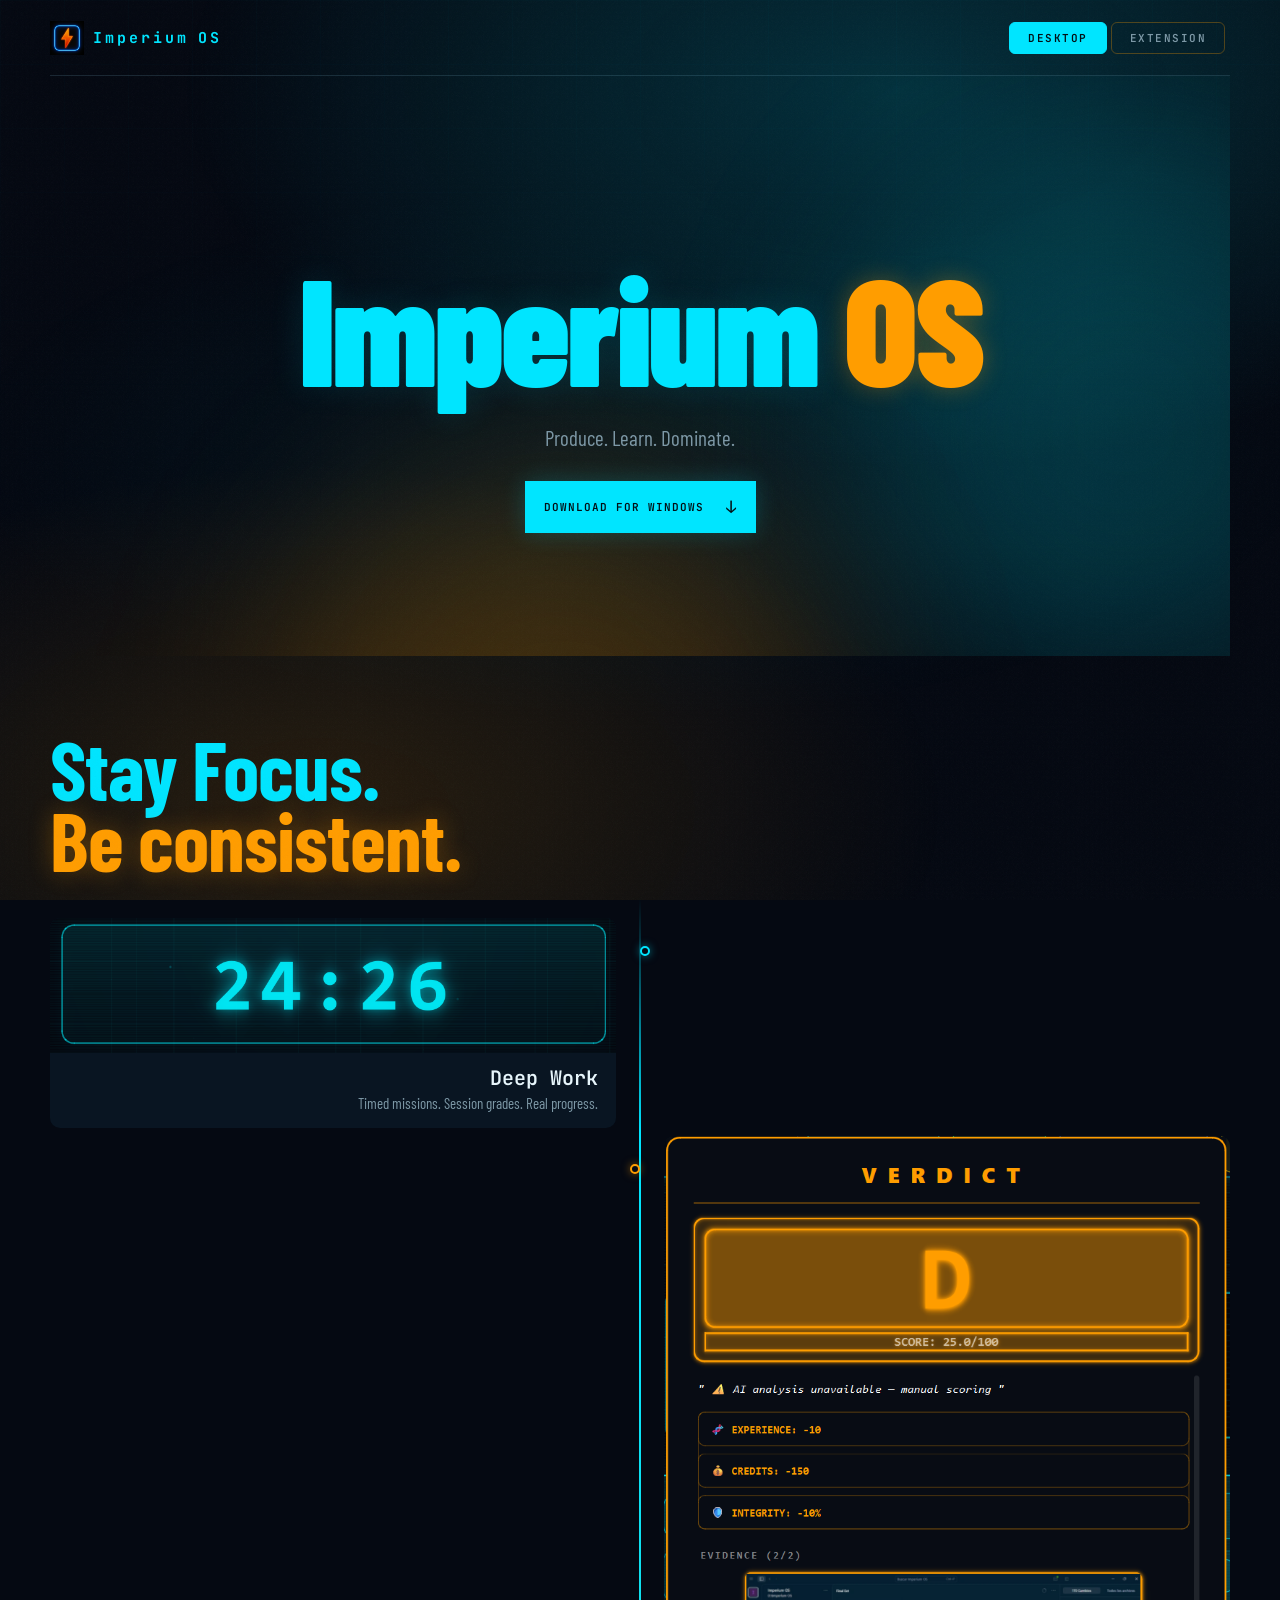
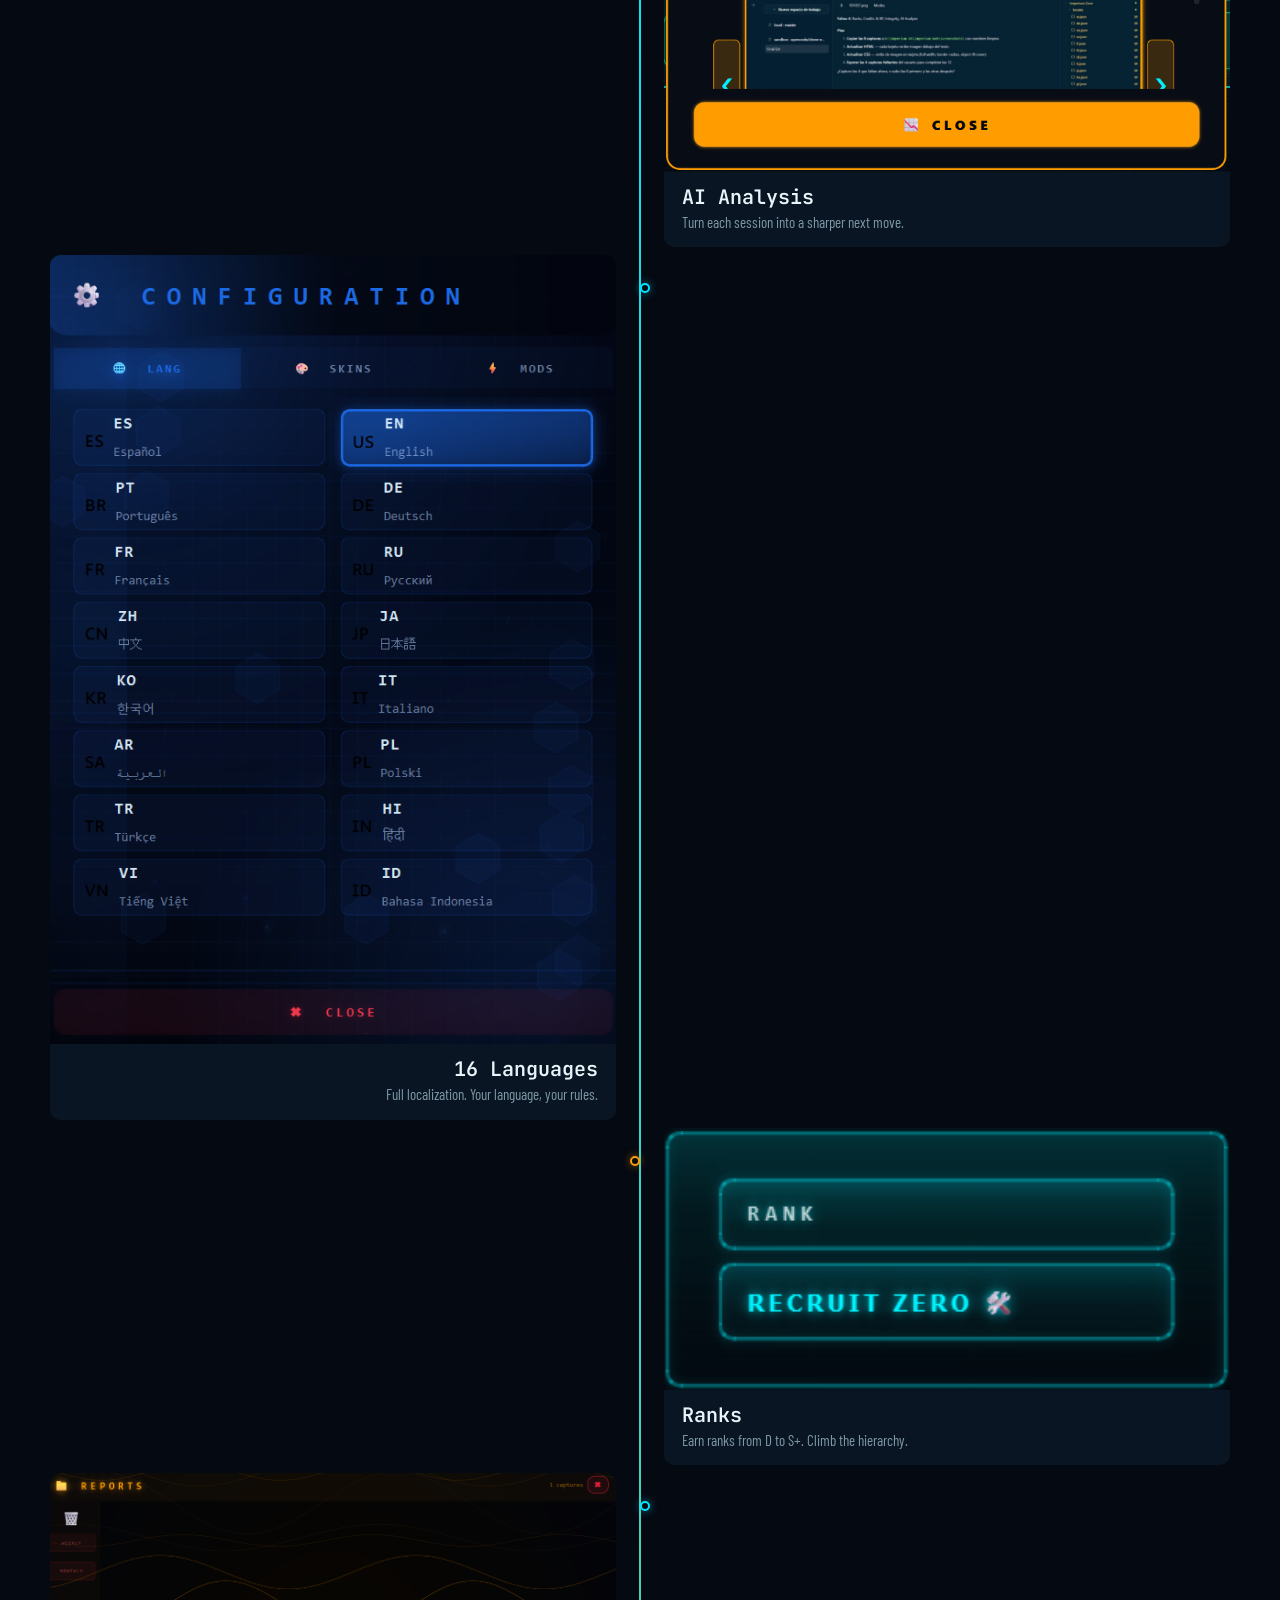
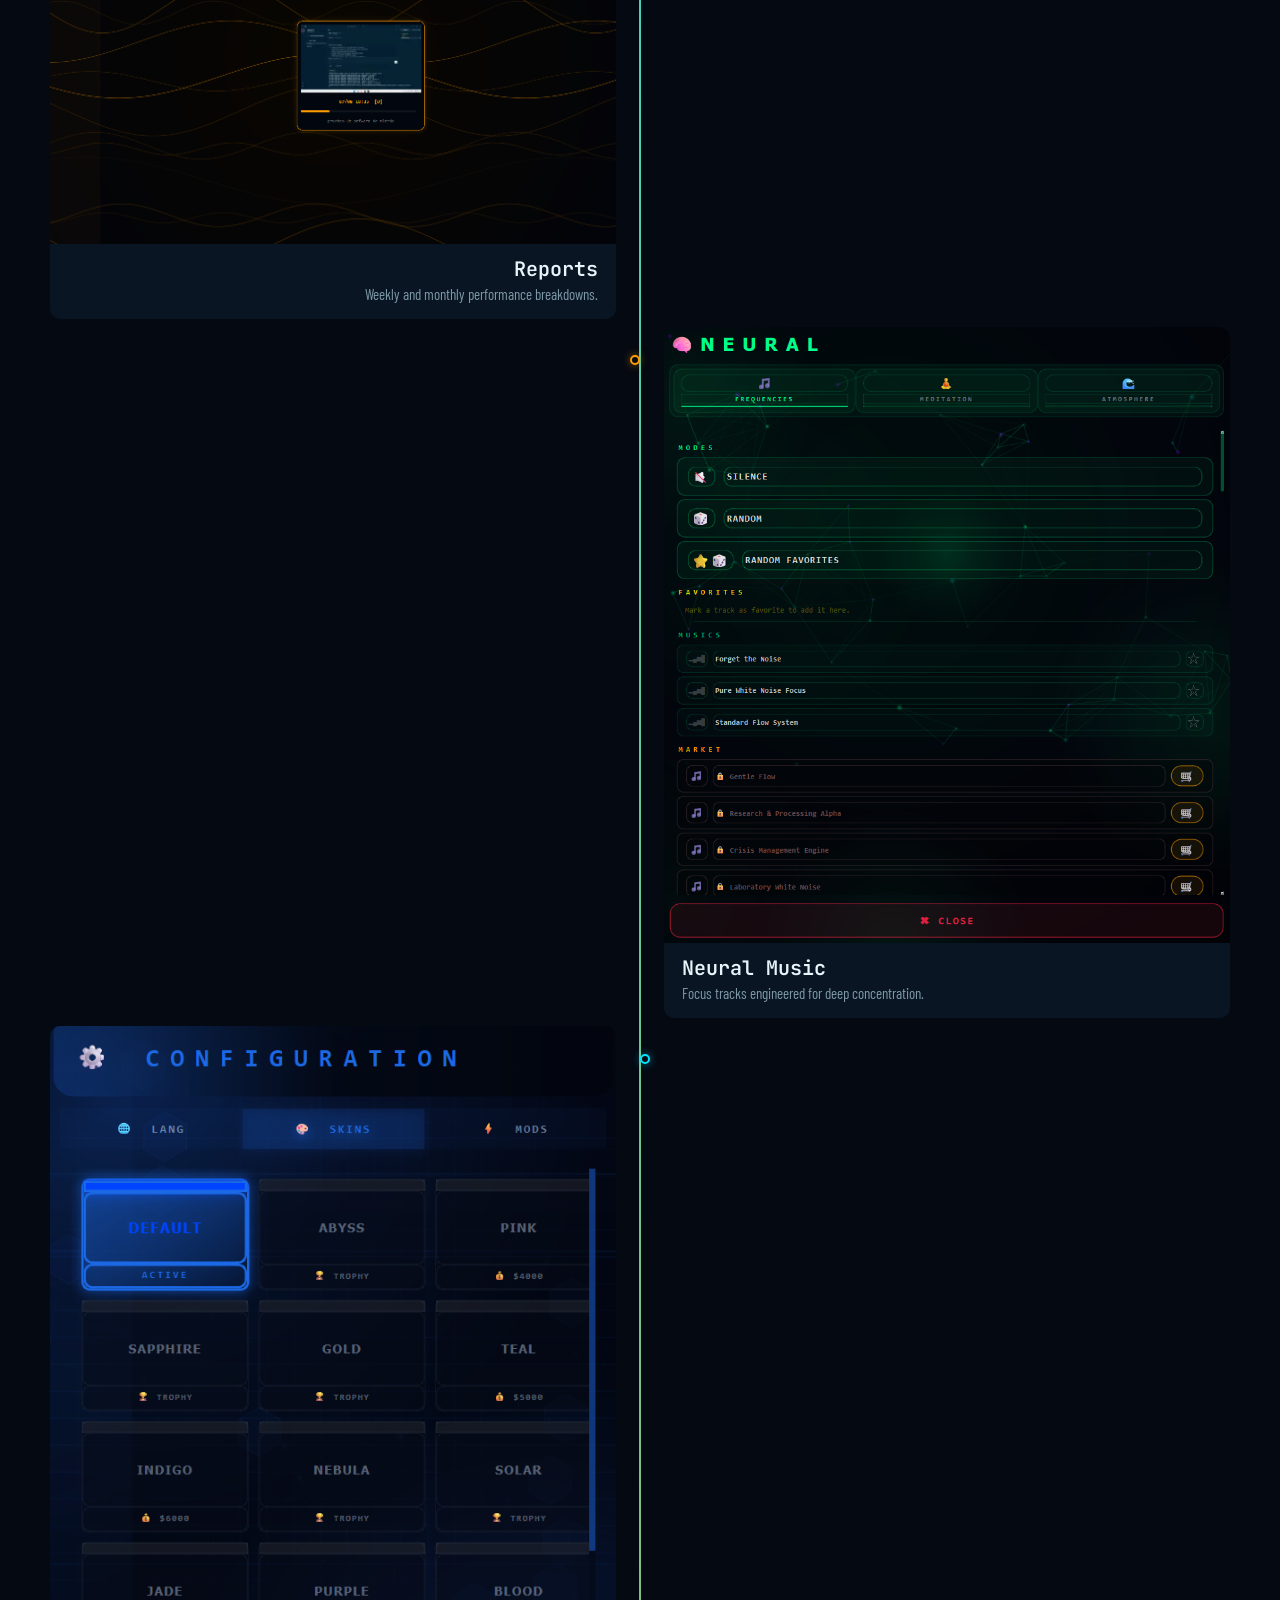
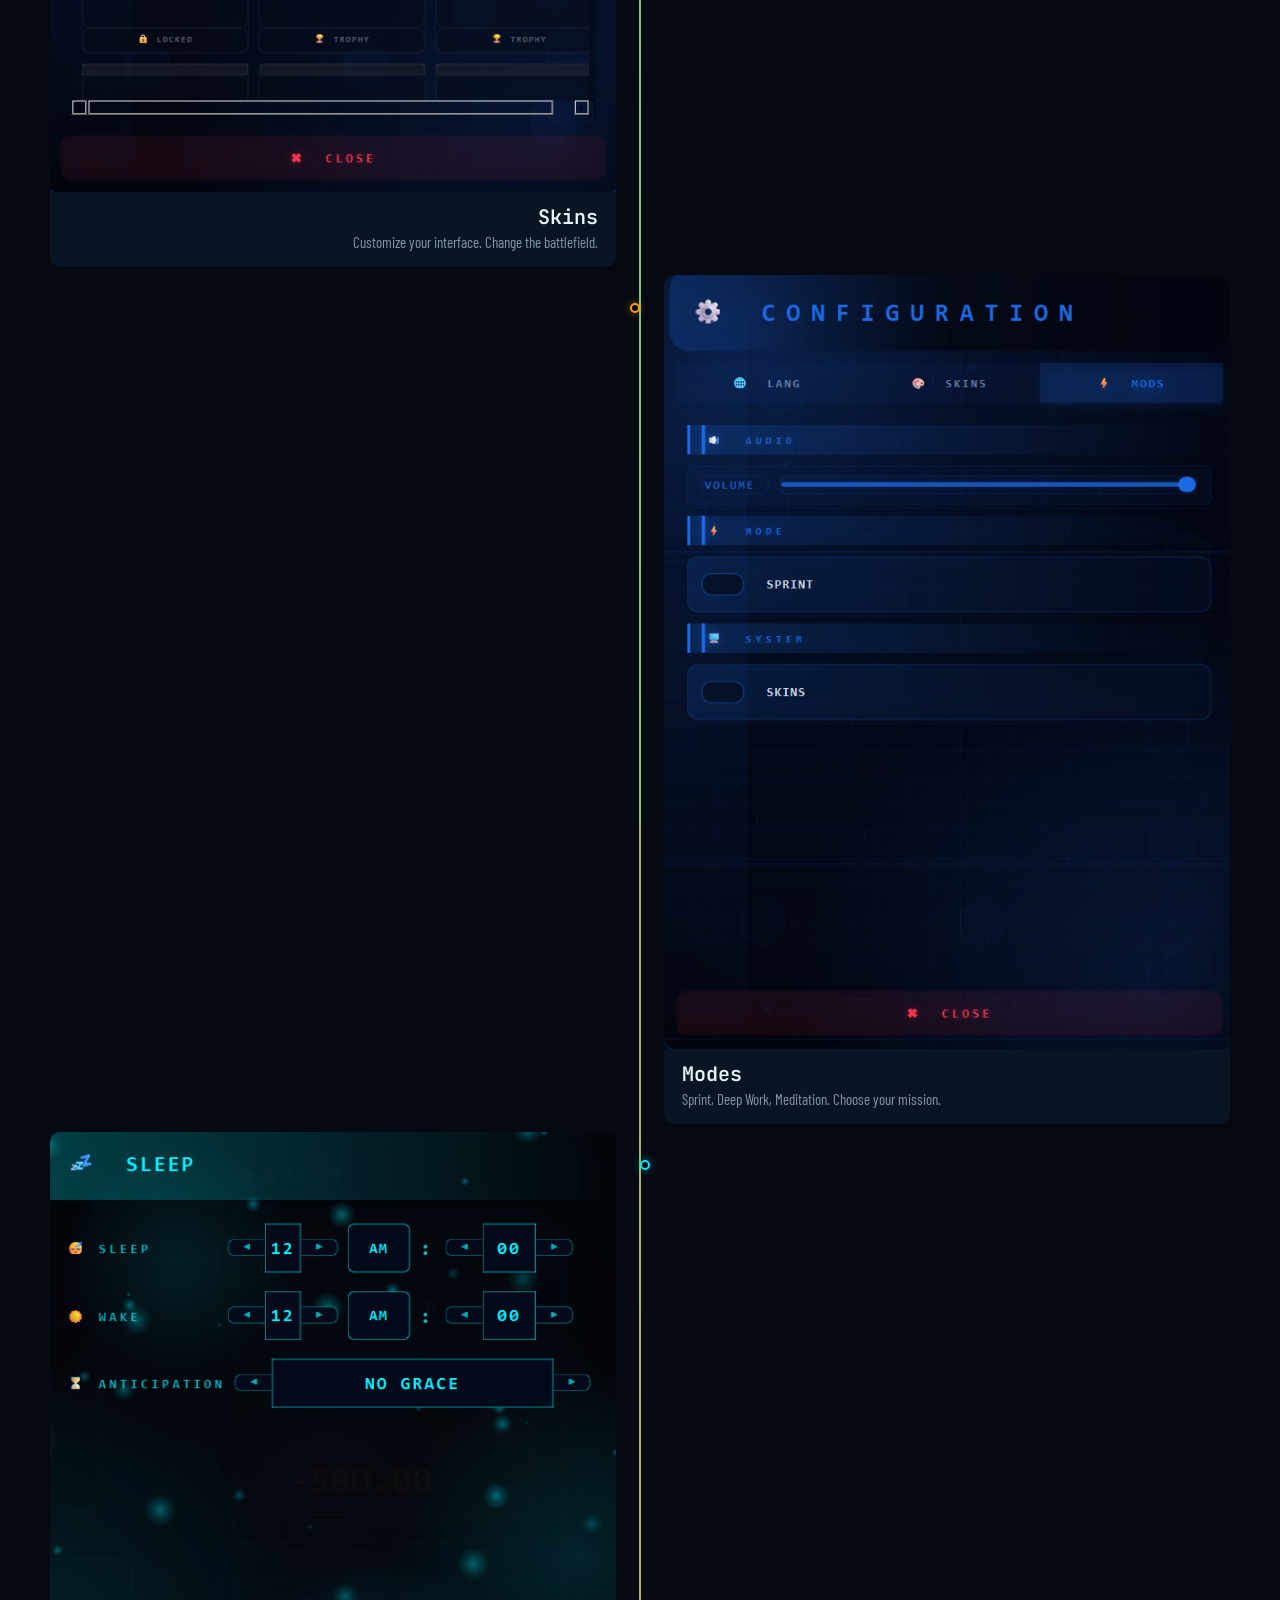
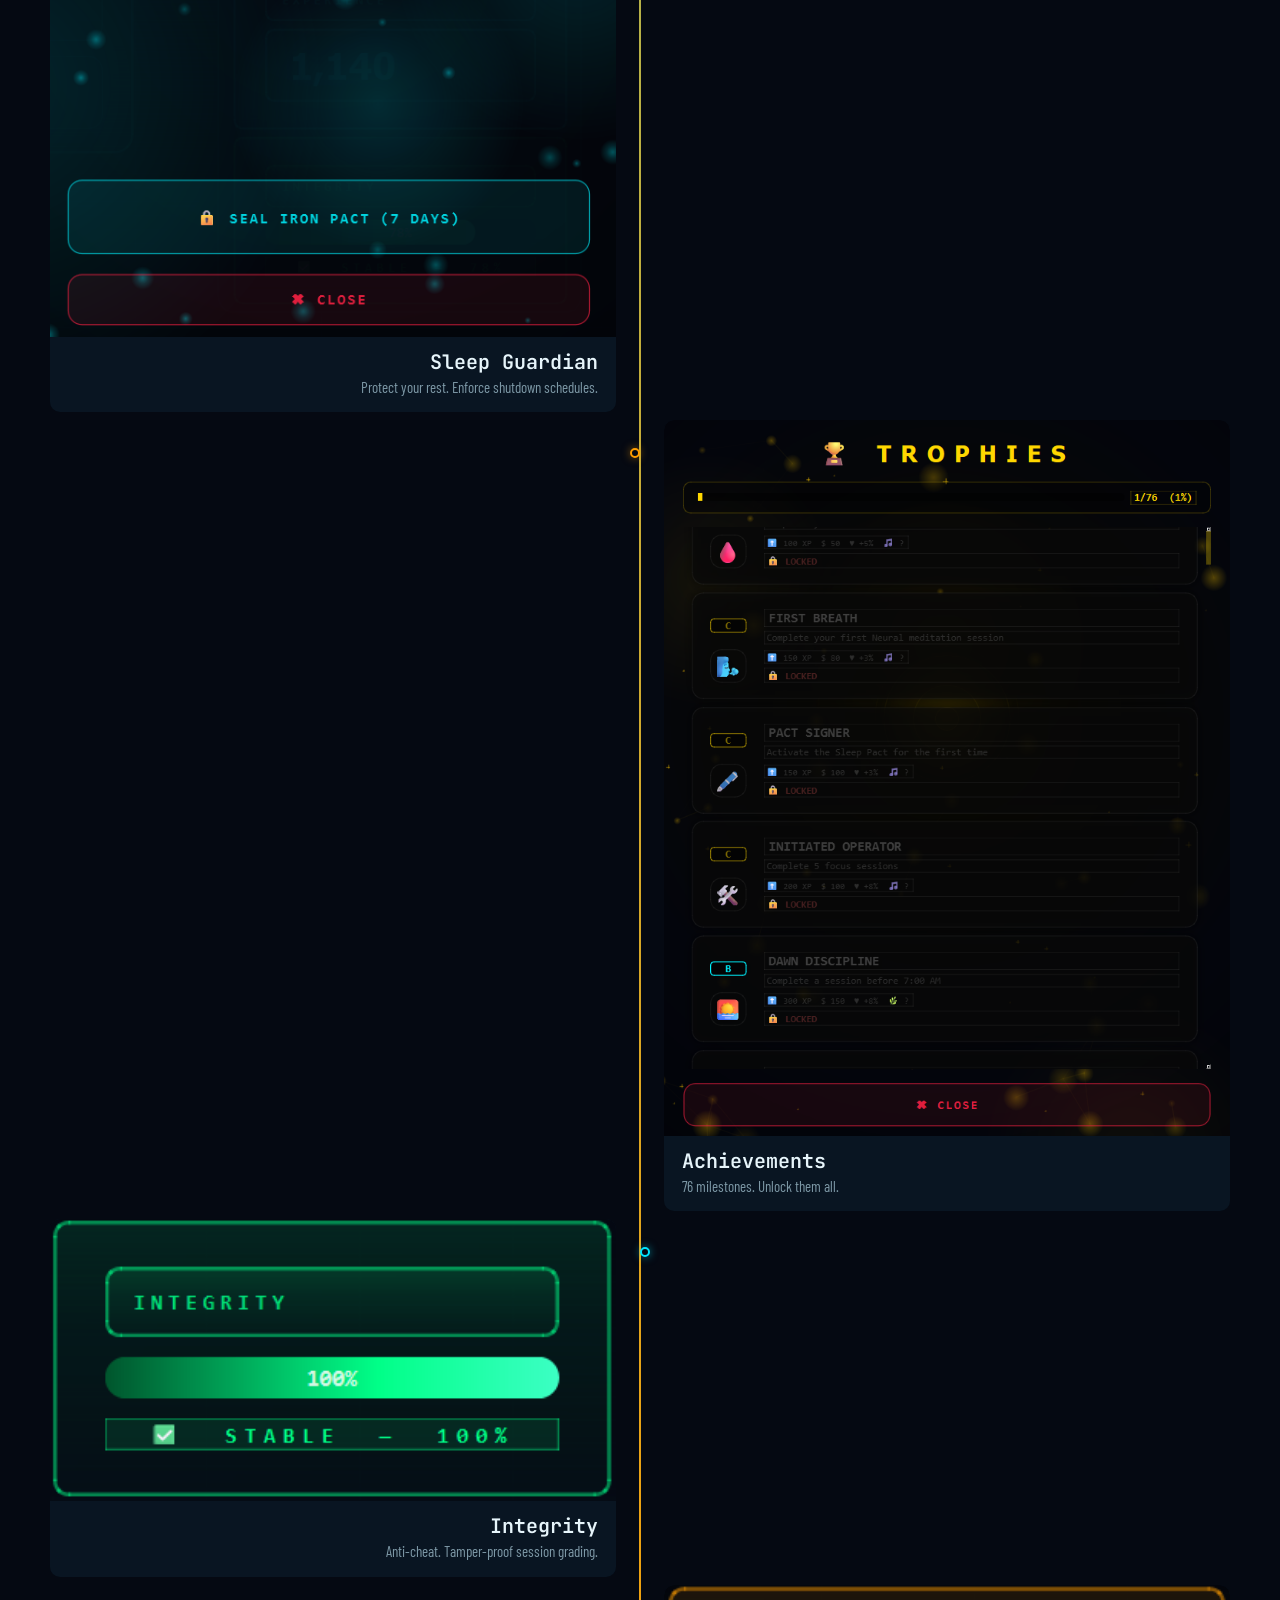
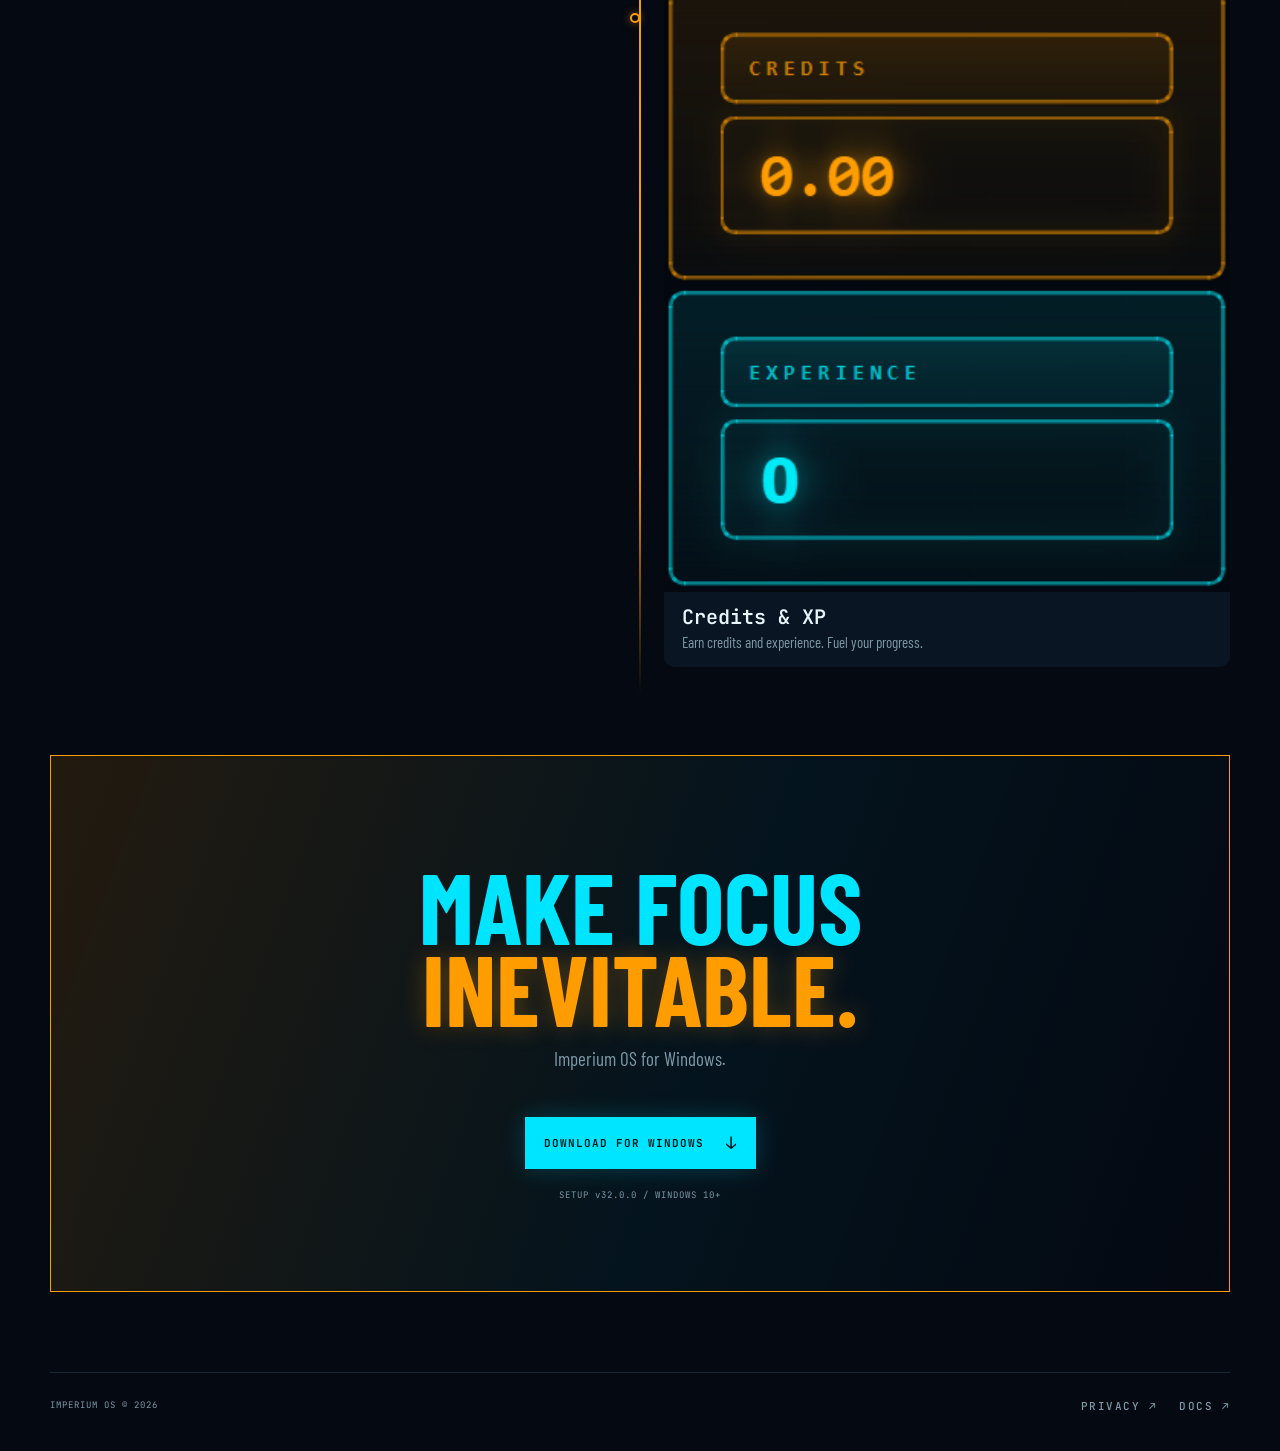
==== commit fb0671f4: "ui(index): bottom download button matches hero; #top scroll instant (no offset); always open DESKTOP" ====
--- a/index.html
+++ b/index.html
@@ -60,7 +60,7 @@
       </section>
 
       <section class="download shell" id="download">
-        <div class="download-panel"><h2>MAKE FOCUS<br><em>INEVITABLE.</em></h2><p translate="no">Imperium OS for Windows.</p><a class="button primary" href="https://github.com/sebastiangarciamamani0902-cmyk/Imperium-OS/releases/download/v32.0.0/ImperiumOS_Setup_32.0.0.exe" download="ImperiumOS_Setup_32.0.0.exe">DOWNLOAD IMPERIUM OS <span>↓</span></a><small class="mono">SETUP v32.0.0 / WINDOWS 10+</small></div>
+        <div class="download-panel"><h2>MAKE FOCUS<br><em>INEVITABLE.</em></h2><p translate="no">Imperium OS for Windows.</p><a class="button primary" href="https://github.com/sebastiangarciamamani0902-cmyk/Imperium-OS/releases/download/v32.0.0/ImperiumOS_Setup_32.0.0.exe" download="ImperiumOS_Setup_32.0.0.exe">DOWNLOAD FOR WINDOWS <span>↓</span></a><small class="mono">SETUP v32.0.0 / WINDOWS 10+</small></div>
       </section>
     </div>
 
@@ -98,19 +98,22 @@
     function setTab(name, scroll) {
       document.querySelectorAll('.tab-btn').forEach(b => b.classList.toggle('active', b.dataset.tab === name));
       document.querySelectorAll('.tab-panel').forEach(p => p.classList.toggle('active', p.id === 'tab-' + name));
-      try { localStorage.setItem('imperiumTab', name); } catch (e) {}
-      if (scroll) window.scrollTo({ top: 0, behavior: 'smooth' });
+      if (scroll) window.scrollTo({ top: 0, behavior: 'auto' });
     }
-    // Tab switching
     document.querySelectorAll('.tab-btn').forEach(btn => {
       btn.addEventListener('click', () => setTab(btn.dataset.tab, true));
     });
-    // Restore last tab on load
-    try { var saved = localStorage.getItem('imperiumTab'); if (saved) setTab(saved, false); } catch (e) {}
+    // Always open the DESKTOP tab; never restore a previous tab.
+    setTab('desktop', false);
+    document.querySelectorAll('a[href="#top"]').forEach(a => {
+      a.addEventListener('click', function(e) {
+        e.preventDefault();
+        window.scrollTo(0, 0);
+      });
+    });
     // Re-sync on back/forward navigation (bfcache)
     window.addEventListener('pageshow', function(e) {
-      try { var s = localStorage.getItem('imperiumTab'); if (s) setTab(s, false); } catch (err) {}
-      // Force-reveal any hidden animated elements after returning
+      setTab('desktop', false);
       document.querySelectorAll('.section-heading, .vtl-card, .download-panel').forEach(el => el.classList.add('visible'));
     });
     // Intersection observer
